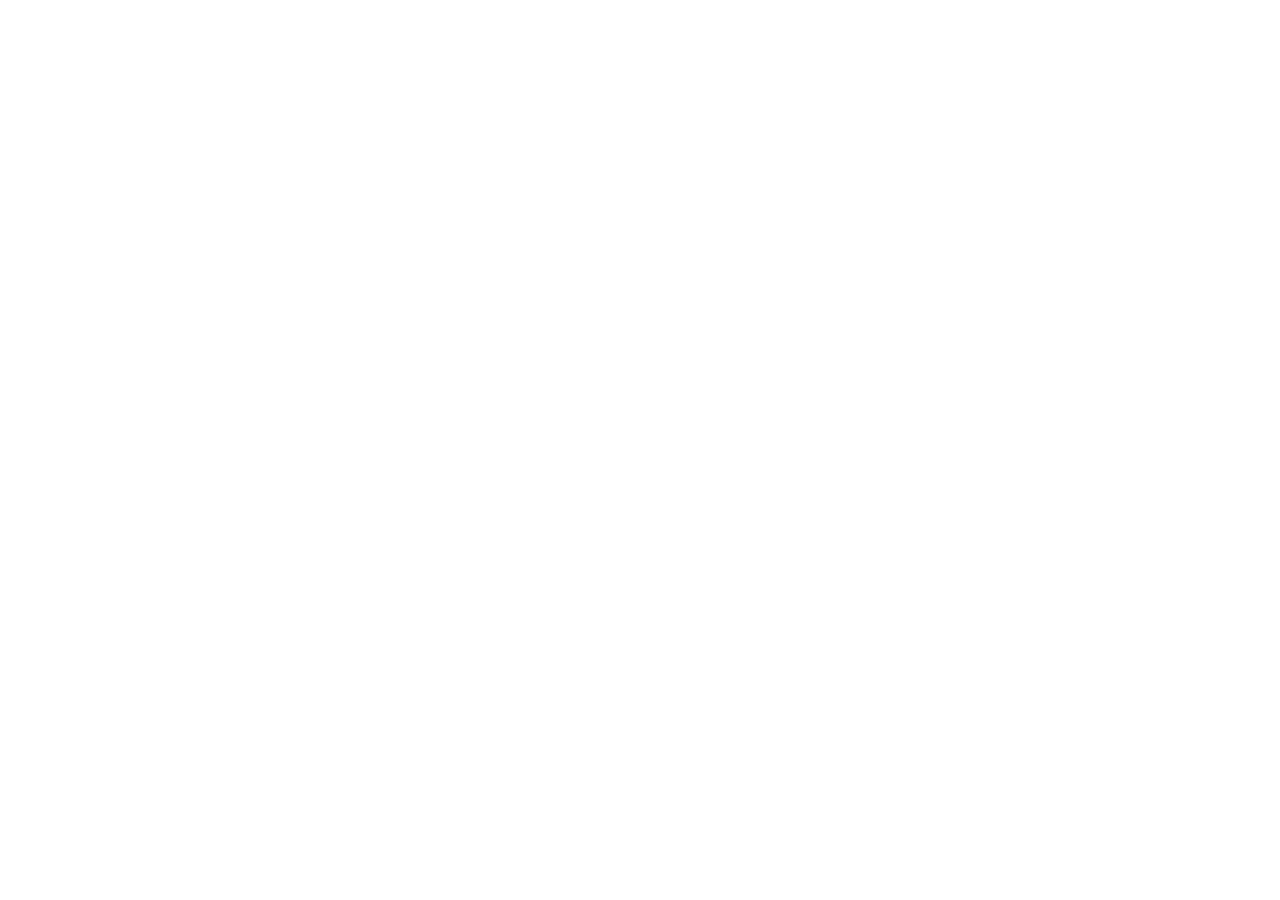
==== index.html @ 29b05bf3 "Add files via upload" ====
<!doctype html>
<html lang="pt-BR">
  <head>
    <meta charset="UTF-8" />
    <meta name="description" content="Tia Ceci - Pedagoga Cecilya. Aulas particulares, estimulação infantil e reforço escolar em Belém, PA. Acompanhamento personalizado." />
    <meta name="viewport" content="width=device-width, initial-scale=1.0" />
    <title>Tia Ceci - Pedagoga Cecilya | Aulas Particulares em Belém</title>

    <meta property="og:title" content="Tia Ceci - Pedagoga Cecilya | Aulas Particulares" />
    <meta property="og:description" content="Aulas particulares, estimulação infantil e reforço escolar com acompanhamento personalizado em Belém, PA." />
    <meta property="og:type" content="website" />

    <meta name="twitter:card" content="summary_large_image" />
    <script type="module" crossorigin src="/site-pedagoga-cecilya/assets/index-KfhW7xpJ.js"></script>
    <link rel="stylesheet" crossorigin href="/site-pedagoga-cecilya/assets/index-B4qDPKsz.css">
    <script>
  (function () {
    const path = window.location.pathname;
    const repo = "/site-pedagoga-cecilya";
    if (path.startsWith(repo)) {
      const newPath = repo + "/#" + path.replace(repo, "");
      window.location.replace(newPath);
    }
  })();
   </script>
  </head>

  <body>
    <div id="root"></div>
  </body>
</html>
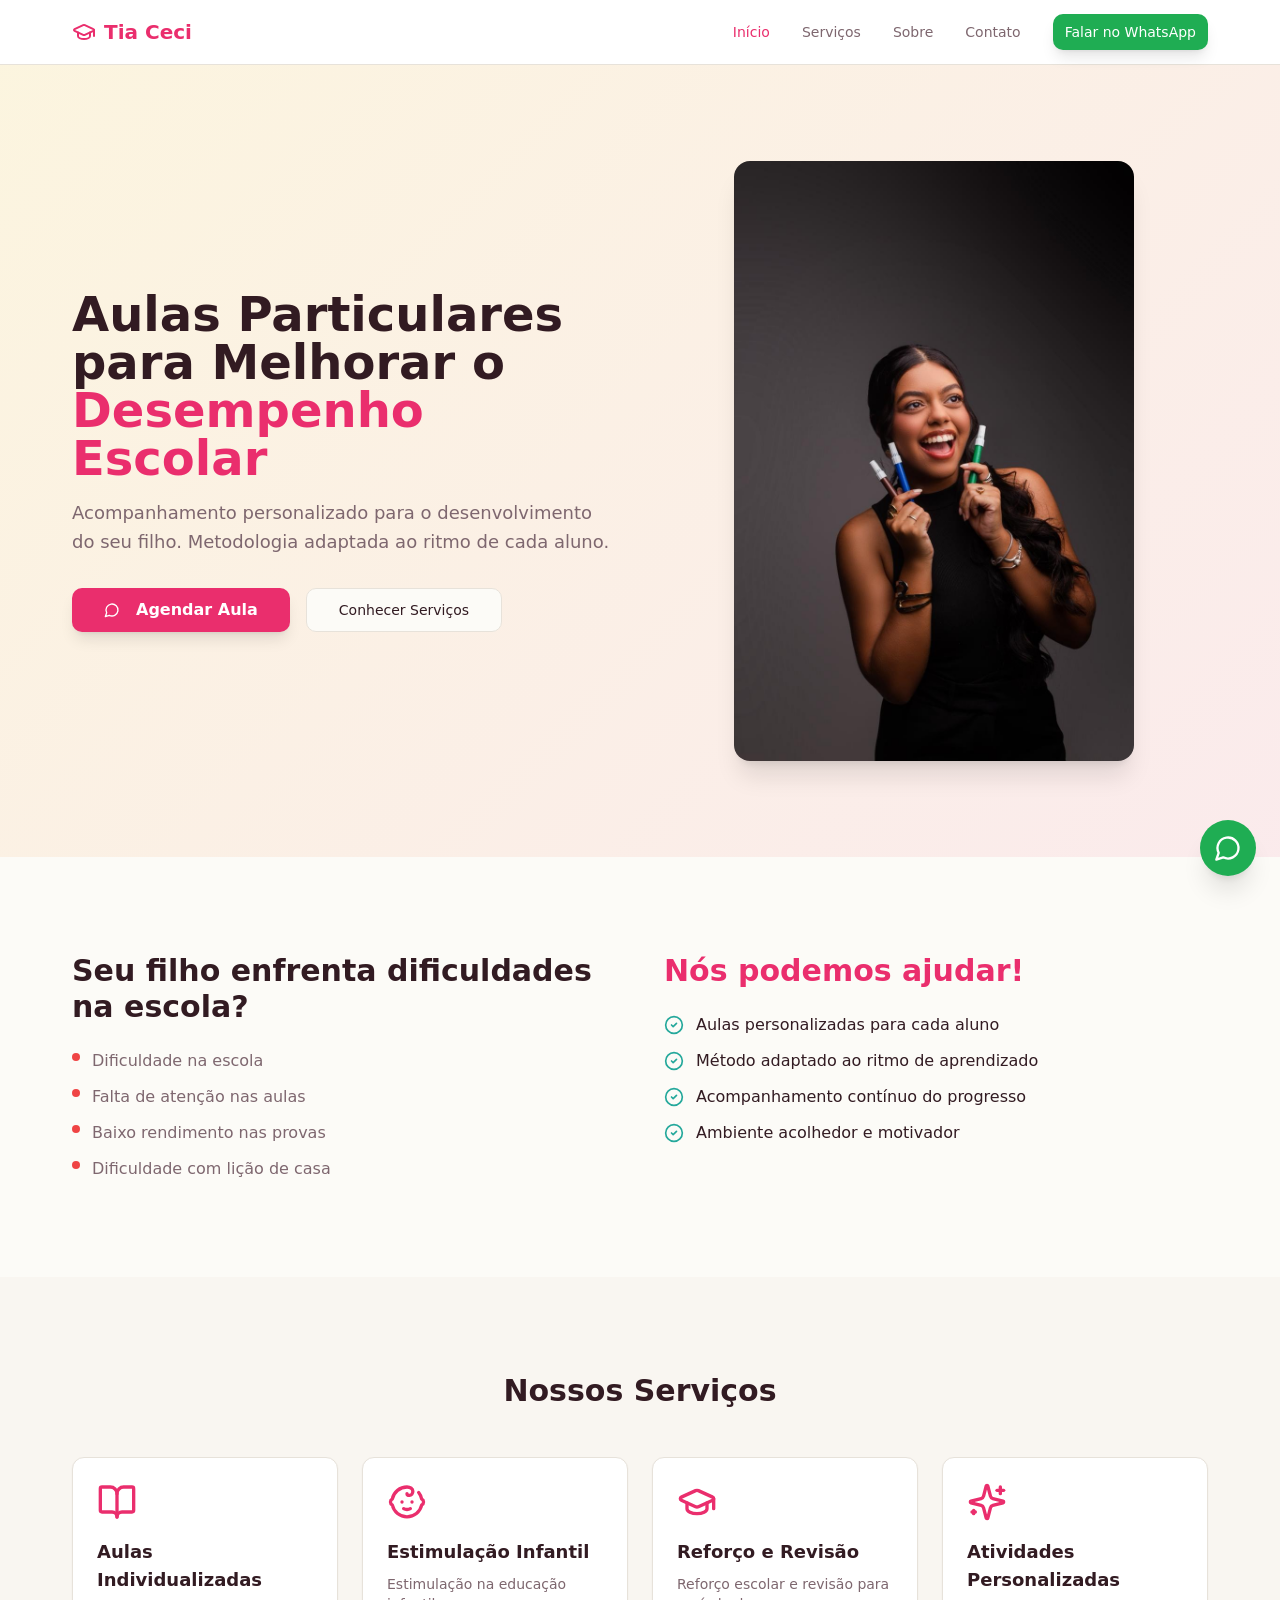
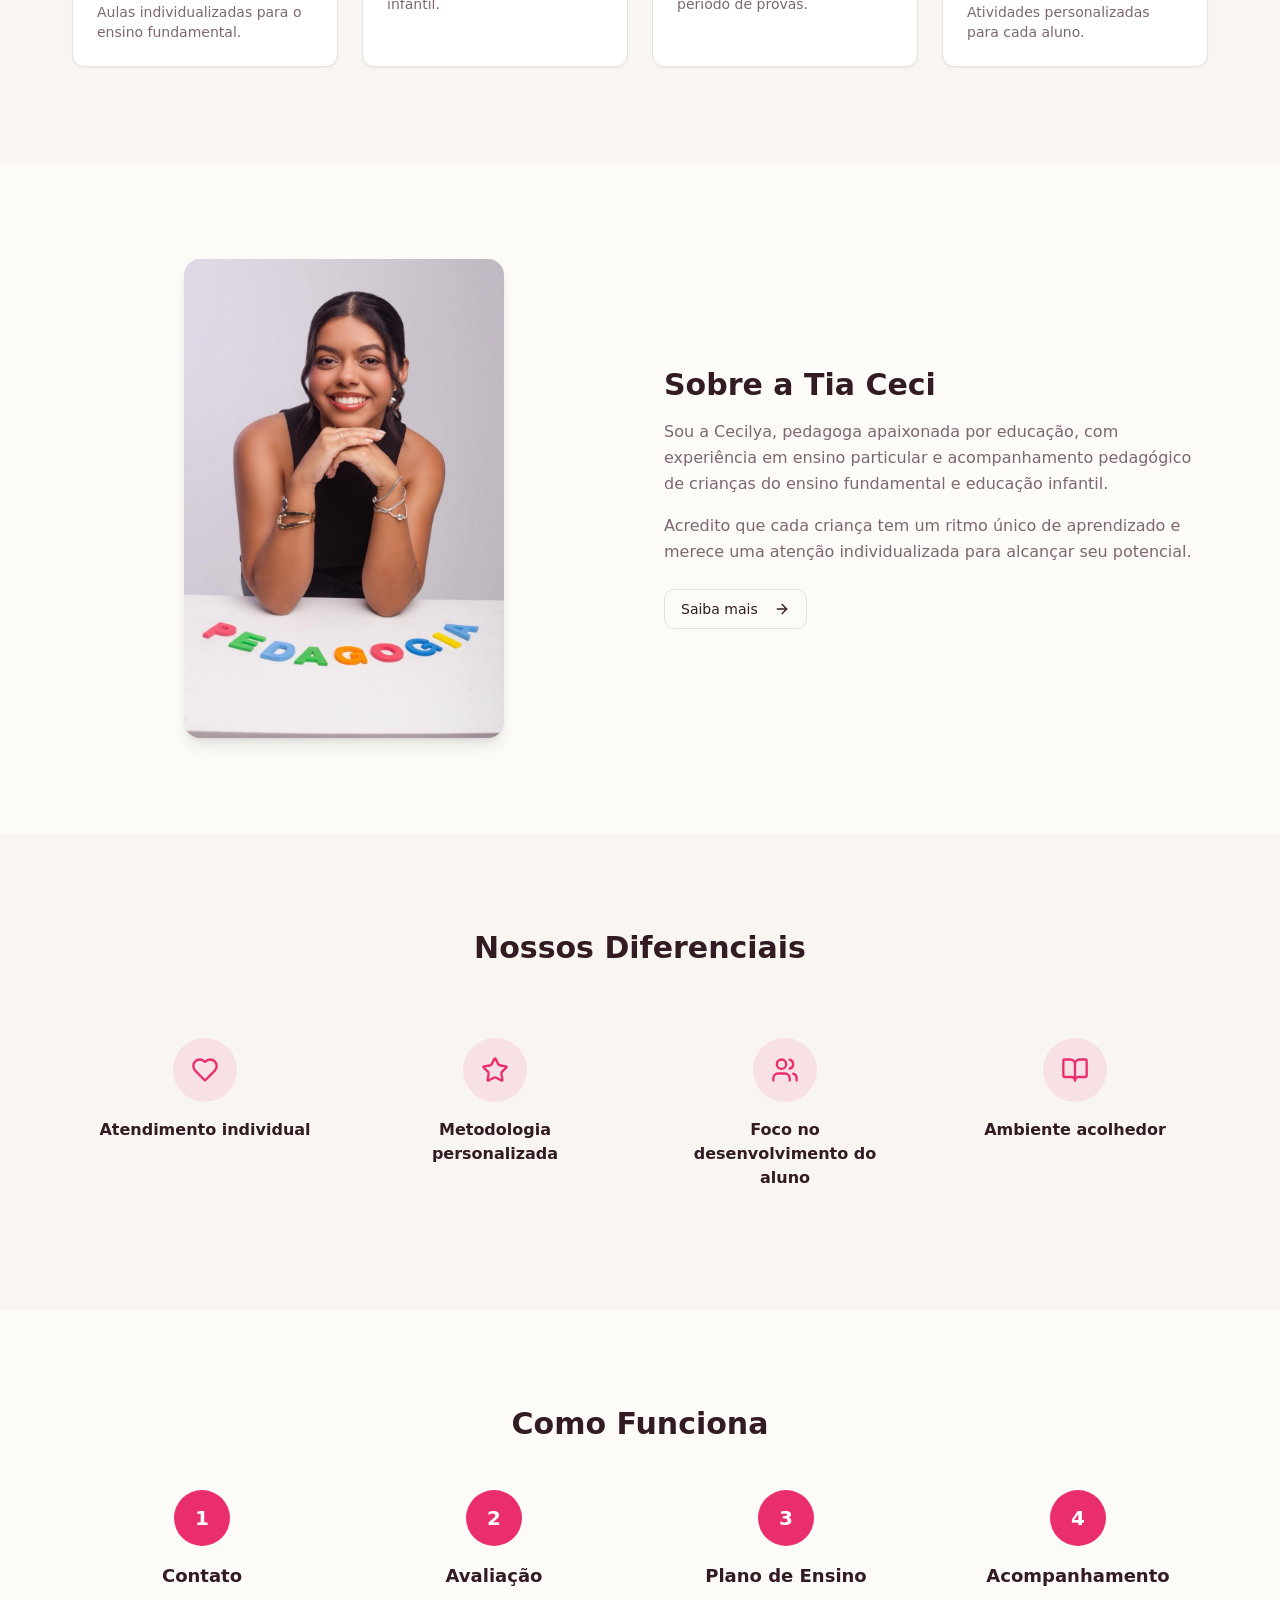
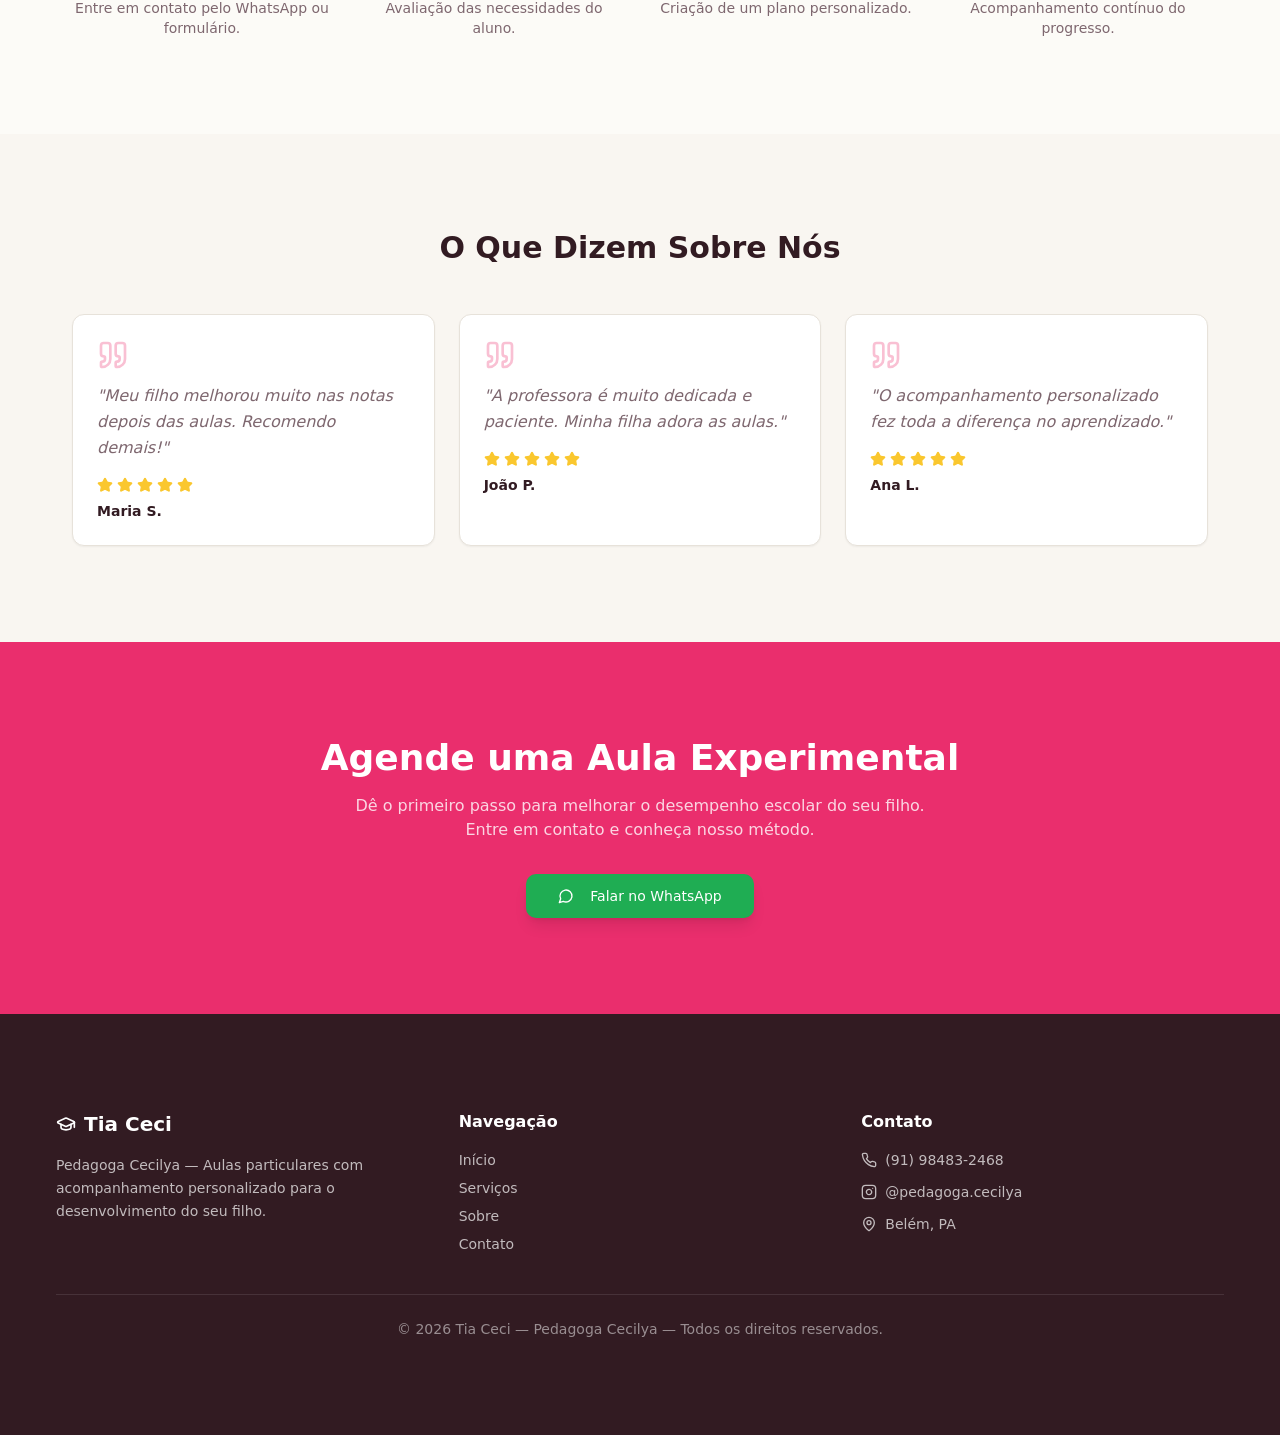
==== commit c4abd3fc: "Add files via upload" ====
--- a/index.html
+++ b/index.html
@@ -11,18 +11,8 @@
     <meta property="og:type" content="website" />
 
     <meta name="twitter:card" content="summary_large_image" />
-    <script type="module" crossorigin src="/site-pedagoga-cecilya/assets/index-KfhW7xpJ.js"></script>
-    <link rel="stylesheet" crossorigin href="/site-pedagoga-cecilya/assets/index-B4qDPKsz.css">
-    <script>
-  (function () {
-    const path = window.location.pathname;
-    const repo = "/site-pedagoga-cecilya";
-    if (path.startsWith(repo)) {
-      const newPath = repo + "/#" + path.replace(repo, "");
-      window.location.replace(newPath);
-    }
-  })();
-   </script>
+    <script type="module" crossorigin src="/assets/index-C4evclYv.js"></script>
+    <link rel="stylesheet" crossorigin href="/assets/index-B4qDPKsz.css">
   </head>
 
   <body>
--- a/assets/index-B4qDPKsz.css
+++ b/assets/index-B4qDPKsz.css
@@ -0,0 +1 @@
+@import"https://fonts.googleapis.com/css2?family=Nunito:wght@400;600;700;800&family=Open+Sans:wght@400;500;600&display=swap";*,:before,:after{--tw-border-spacing-x: 0;--tw-border-spacing-y: 0;--tw-translate-x: 0;--tw-translate-y: 0;--tw-rotate: 0;--tw-skew-x: 0;--tw-skew-y: 0;--tw-scale-x: 1;--tw-scale-y: 1;--tw-pan-x: ;--tw-pan-y: ;--tw-pinch-zoom: ;--tw-scroll-snap-strictness: proximity;--tw-gradient-from-position: ;--tw-gradient-via-position: ;--tw-gradient-to-position: ;--tw-ordinal: ;--tw-slashed-zero: ;--tw-numeric-figure: ;--tw-numeric-spacing: ;--tw-numeric-fraction: ;--tw-ring-inset: ;--tw-ring-offset-width: 0px;--tw-ring-offset-color: #fff;--tw-ring-color: rgb(59 130 246 / .5);--tw-ring-offset-shadow: 0 0 #0000;--tw-ring-shadow: 0 0 #0000;--tw-shadow: 0 0 #0000;--tw-shadow-colored: 0 0 #0000;--tw-blur: ;--tw-brightness: ;--tw-contrast: ;--tw-grayscale: ;--tw-hue-rotate: ;--tw-invert: ;--tw-saturate: ;--tw-sepia: ;--tw-drop-shadow: ;--tw-backdrop-blur: ;--tw-backdrop-brightness: ;--tw-backdrop-contrast: ;--tw-backdrop-grayscale: ;--tw-backdrop-hue-rotate: ;--tw-backdrop-invert: ;--tw-backdrop-opacity: ;--tw-backdrop-saturate: ;--tw-backdrop-sepia: ;--tw-contain-size: ;--tw-contain-layout: ;--tw-contain-paint: ;--tw-contain-style: }::backdrop{--tw-border-spacing-x: 0;--tw-border-spacing-y: 0;--tw-translate-x: 0;--tw-translate-y: 0;--tw-rotate: 0;--tw-skew-x: 0;--tw-skew-y: 0;--tw-scale-x: 1;--tw-scale-y: 1;--tw-pan-x: ;--tw-pan-y: ;--tw-pinch-zoom: ;--tw-scroll-snap-strictness: proximity;--tw-gradient-from-position: ;--tw-gradient-via-position: ;--tw-gradient-to-position: ;--tw-ordinal: ;--tw-slashed-zero: ;--tw-numeric-figure: ;--tw-numeric-spacing: ;--tw-numeric-fraction: ;--tw-ring-inset: ;--tw-ring-offset-width: 0px;--tw-ring-offset-color: #fff;--tw-ring-color: rgb(59 130 246 / .5);--tw-ring-offset-shadow: 0 0 #0000;--tw-ring-shadow: 0 0 #0000;--tw-shadow: 0 0 #0000;--tw-shadow-colored: 0 0 #0000;--tw-blur: ;--tw-brightness: ;--tw-contrast: ;--tw-grayscale: ;--tw-hue-rotate: ;--tw-invert: ;--tw-saturate: ;--tw-sepia: ;--tw-drop-shadow: ;--tw-backdrop-blur: ;--tw-backdrop-brightness: ;--tw-backdrop-contrast: ;--tw-backdrop-grayscale: ;--tw-backdrop-hue-rotate: ;--tw-backdrop-invert: ;--tw-backdrop-opacity: ;--tw-backdrop-saturate: ;--tw-backdrop-sepia: ;--tw-contain-size: ;--tw-contain-layout: ;--tw-contain-paint: ;--tw-contain-style: }*,:before,:after{box-sizing:border-box;border-width:0;border-style:solid;border-color:#e5e7eb}:before,:after{--tw-content: ""}html,:host{line-height:1.5;-webkit-text-size-adjust:100%;-moz-tab-size:4;-o-tab-size:4;tab-size:4;font-family:ui-sans-serif,system-ui,sans-serif,"Apple Color Emoji","Segoe UI Emoji",Segoe UI Symbol,"Noto Color Emoji";font-feature-settings:normal;font-variation-settings:normal;-webkit-tap-highlight-color:transparent}body{margin:0;line-height:inherit}hr{height:0;color:inherit;border-top-width:1px}abbr:where([title]){-webkit-text-decoration:underline dotted;text-decoration:underline dotted}h1,h2,h3,h4,h5,h6{font-size:inherit;font-weight:inherit}a{color:inherit;text-decoration:inherit}b,strong{font-weight:bolder}code,kbd,samp,pre{font-family:ui-monospace,SFMono-Regular,Menlo,Monaco,Consolas,Liberation Mono,Courier New,monospace;font-feature-settings:normal;font-variation-settings:normal;font-size:1em}small{font-size:80%}sub,sup{font-size:75%;line-height:0;position:relative;vertical-align:baseline}sub{bottom:-.25em}sup{top:-.5em}table{text-indent:0;border-color:inherit;border-collapse:collapse}button,input,optgroup,select,textarea{font-family:inherit;font-feature-settings:inherit;font-variation-settings:inherit;font-size:100%;font-weight:inherit;line-height:inherit;letter-spacing:inherit;color:inherit;margin:0;padding:0}button,select{text-transform:none}button,input:where([type=button]),input:where([type=reset]),input:where([type=submit]){-webkit-appearance:button;background-color:transparent;background-image:none}:-moz-focusring{outline:auto}:-moz-ui-invalid{box-shadow:none}progress{vertical-align:baseline}::-webkit-inner-spin-button,::-webkit-outer-spin-button{height:auto}[type=search]{-webkit-appearance:textfield;outline-offset:-2px}::-webkit-search-decoration{-webkit-appearance:none}::-webkit-file-upload-button{-webkit-appearance:button;font:inherit}summary{display:list-item}blockquote,dl,dd,h1,h2,h3,h4,h5,h6,hr,figure,p,pre{margin:0}fieldset{margin:0;padding:0}legend{padding:0}ol,ul,menu{list-style:none;margin:0;padding:0}dialog{padding:0}textarea{resize:vertical}input::-moz-placeholder,textarea::-moz-placeholder{opacity:1;color:#9ca3af}input::placeholder,textarea::placeholder{opacity:1;color:#9ca3af}button,[role=button]{cursor:pointer}:disabled{cursor:default}img,svg,video,canvas,audio,iframe,embed,object{display:block;vertical-align:middle}img,video{max-width:100%;height:auto}[hidden]:where(:not([hidden=until-found])){display:none}:root{--background: 40 50% 98%;--foreground: 340 30% 15%;--card: 0 0% 100%;--card-foreground: 340 30% 15%;--popover: 0 0% 100%;--popover-foreground: 340 30% 15%;--primary: 340 82% 55%;--primary-foreground: 0 0% 100%;--secondary: 174 65% 40%;--secondary-foreground: 0 0% 100%;--muted: 40 30% 94%;--muted-foreground: 340 10% 45%;--accent: 45 95% 58%;--accent-foreground: 340 30% 15%;--destructive: 0 84.2% 60.2%;--destructive-foreground: 0 0% 98%;--border: 40 20% 88%;--input: 40 20% 88%;--ring: 340 82% 55%;--radius: .75rem;--hero-gradient: linear-gradient(135deg, hsl(45 95% 58% / .12), hsl(340 82% 55% / .08));--section-alt: 40 40% 96%;--whatsapp: 142 70% 40%;--whatsapp-foreground: 0 0% 100%;--sidebar-background: 0 0% 98%;--sidebar-foreground: 240 5.3% 26.1%;--sidebar-primary: 240 5.9% 10%;--sidebar-primary-foreground: 0 0% 98%;--sidebar-accent: 240 4.8% 95.9%;--sidebar-accent-foreground: 240 5.9% 10%;--sidebar-border: 220 13% 91%;--sidebar-ring: 217.2 91.2% 59.8%}*{border-color:hsl(var(--border))}body{background-color:hsl(var(--background));font-family:Open Sans,system-ui,sans-serif;color:hsl(var(--foreground));-webkit-font-smoothing:antialiased;-moz-osx-font-smoothing:grayscale}h1,h2,h3,h4,h5,h6{font-family:Nunito,system-ui,sans-serif}.container{width:100%;margin-right:auto;margin-left:auto;padding-right:2rem;padding-left:2rem}@media (min-width: 1200px){.container{max-width:1200px}}.sr-only{position:absolute;width:1px;height:1px;padding:0;margin:-1px;overflow:hidden;clip:rect(0,0,0,0);white-space:nowrap;border-width:0}.pointer-events-none{pointer-events:none}.pointer-events-auto{pointer-events:auto}.visible{visibility:visible}.invisible{visibility:hidden}.fixed{position:fixed}.absolute{position:absolute}.relative{position:relative}.sticky{position:sticky}.inset-0{top:0;right:0;bottom:0;left:0}.inset-x-0{left:0;right:0}.inset-y-0{top:0;bottom:0}.-bottom-12{bottom:-3rem}.-left-12{left:-3rem}.-right-12{right:-3rem}.-top-12{top:-3rem}.bottom-0{bottom:0}.bottom-6{bottom:1.5rem}.left-0{left:0}.left-1{left:.25rem}.left-1\/2{left:50%}.left-2{left:.5rem}.left-\[50\%\]{left:50%}.right-0{right:0}.right-1{right:.25rem}.right-2{right:.5rem}.right-3{right:.75rem}.right-4{right:1rem}.right-6{right:1.5rem}.top-0{top:0}.top-1\.5{top:.375rem}.top-1\/2{top:50%}.top-2{top:.5rem}.top-3\.5{top:.875rem}.top-4{top:1rem}.top-\[1px\]{top:1px}.top-\[50\%\]{top:50%}.top-\[60\%\]{top:60%}.top-full{top:100%}.z-10{z-index:10}.z-20{z-index:20}.z-50{z-index:50}.z-\[100\]{z-index:100}.z-\[1\]{z-index:1}.-mx-1{margin-left:-.25rem;margin-right:-.25rem}.mx-2{margin-left:.5rem;margin-right:.5rem}.mx-3\.5{margin-left:.875rem;margin-right:.875rem}.mx-auto{margin-left:auto;margin-right:auto}.my-0\.5{margin-top:.125rem;margin-bottom:.125rem}.my-1{margin-top:.25rem;margin-bottom:.25rem}.-ml-4{margin-left:-1rem}.-mt-4{margin-top:-1rem}.mb-1{margin-bottom:.25rem}.mb-12{margin-bottom:3rem}.mb-2{margin-bottom:.5rem}.mb-3{margin-bottom:.75rem}.mb-4{margin-bottom:1rem}.mb-6{margin-bottom:1.5rem}.mb-8{margin-bottom:2rem}.ml-1{margin-left:.25rem}.ml-2{margin-left:.5rem}.ml-auto{margin-left:auto}.mr-2{margin-right:.5rem}.mt-0\.5{margin-top:.125rem}.mt-1{margin-top:.25rem}.mt-1\.5{margin-top:.375rem}.mt-10{margin-top:2.5rem}.mt-2{margin-top:.5rem}.mt-24{margin-top:6rem}.mt-4{margin-top:1rem}.mt-auto{margin-top:auto}.block{display:block}.flex{display:flex}.inline-flex{display:inline-flex}.table{display:table}.grid{display:grid}.hidden{display:none}.aspect-square{aspect-ratio:1 / 1}.aspect-video{aspect-ratio:16 / 9}.size-4{width:1rem;height:1rem}.h-1\.5{height:.375rem}.h-10{height:2.5rem}.h-11{height:2.75rem}.h-12{height:3rem}.h-14{height:3.5rem}.h-16{height:4rem}.h-2{height:.5rem}.h-2\.5{height:.625rem}.h-3{height:.75rem}.h-3\.5{height:.875rem}.h-4{height:1rem}.h-5{height:1.25rem}.h-6{height:1.5rem}.h-7{height:1.75rem}.h-8{height:2rem}.h-9{height:2.25rem}.h-\[1px\]{height:1px}.h-\[var\(--radix-navigation-menu-viewport-height\)\]{height:var(--radix-navigation-menu-viewport-height)}.h-\[var\(--radix-select-trigger-height\)\]{height:var(--radix-select-trigger-height)}.h-auto{height:auto}.h-full{height:100%}.h-px{height:1px}.h-svh{height:100svh}.max-h-96{max-height:24rem}.max-h-\[300px\]{max-height:300px}.max-h-screen{max-height:100vh}.min-h-0{min-height:0px}.min-h-\[80px\]{min-height:80px}.min-h-screen{min-height:100vh}.min-h-svh{min-height:100svh}.w-0{width:0px}.w-1{width:.25rem}.w-10{width:2.5rem}.w-11{width:2.75rem}.w-12{width:3rem}.w-14{width:3.5rem}.w-16{width:4rem}.w-2{width:.5rem}.w-2\.5{width:.625rem}.w-3{width:.75rem}.w-3\.5{width:.875rem}.w-3\/4{width:75%}.w-4{width:1rem}.w-5{width:1.25rem}.w-6{width:1.5rem}.w-64{width:16rem}.w-7{width:1.75rem}.w-72{width:18rem}.w-8{width:2rem}.w-9{width:2.25rem}.w-\[--sidebar-width\]{width:var(--sidebar-width)}.w-\[100px\]{width:100px}.w-\[1px\]{width:1px}.w-auto{width:auto}.w-full{width:100%}.w-max{width:-moz-max-content;width:max-content}.w-px{width:1px}.min-w-0{min-width:0px}.min-w-5{min-width:1.25rem}.min-w-\[12rem\]{min-width:12rem}.min-w-\[8rem\]{min-width:8rem}.min-w-\[var\(--radix-select-trigger-width\)\]{min-width:var(--radix-select-trigger-width)}.max-w-2xl{max-width:42rem}.max-w-\[--skeleton-width\]{max-width:var(--skeleton-width)}.max-w-\[320px\]{max-width:320px}.max-w-\[360px\]{max-width:360px}.max-w-\[400px\]{max-width:400px}.max-w-lg{max-width:32rem}.max-w-max{max-width:-moz-max-content;max-width:max-content}.max-w-xl{max-width:36rem}.flex-1{flex:1 1 0%}.flex-shrink-0,.shrink-0{flex-shrink:0}.grow{flex-grow:1}.grow-0{flex-grow:0}.basis-full{flex-basis:100%}.caption-bottom{caption-side:bottom}.border-collapse{border-collapse:collapse}.-translate-x-1\/2{--tw-translate-x: -50%;transform:translate(var(--tw-translate-x),var(--tw-translate-y)) rotate(var(--tw-rotate)) skew(var(--tw-skew-x)) skewY(var(--tw-skew-y)) scaleX(var(--tw-scale-x)) scaleY(var(--tw-scale-y))}.-translate-x-px{--tw-translate-x: -1px;transform:translate(var(--tw-translate-x),var(--tw-translate-y)) rotate(var(--tw-rotate)) skew(var(--tw-skew-x)) skewY(var(--tw-skew-y)) scaleX(var(--tw-scale-x)) scaleY(var(--tw-scale-y))}.-translate-y-1\/2{--tw-translate-y: -50%;transform:translate(var(--tw-translate-x),var(--tw-translate-y)) rotate(var(--tw-rotate)) skew(var(--tw-skew-x)) skewY(var(--tw-skew-y)) scaleX(var(--tw-scale-x)) scaleY(var(--tw-scale-y))}.translate-x-\[-50\%\]{--tw-translate-x: -50%;transform:translate(var(--tw-translate-x),var(--tw-translate-y)) rotate(var(--tw-rotate)) skew(var(--tw-skew-x)) skewY(var(--tw-skew-y)) scaleX(var(--tw-scale-x)) scaleY(var(--tw-scale-y))}.translate-x-px{--tw-translate-x: 1px;transform:translate(var(--tw-translate-x),var(--tw-translate-y)) rotate(var(--tw-rotate)) skew(var(--tw-skew-x)) skewY(var(--tw-skew-y)) scaleX(var(--tw-scale-x)) scaleY(var(--tw-scale-y))}.translate-y-\[-50\%\]{--tw-translate-y: -50%;transform:translate(var(--tw-translate-x),var(--tw-translate-y)) rotate(var(--tw-rotate)) skew(var(--tw-skew-x)) skewY(var(--tw-skew-y)) scaleX(var(--tw-scale-x)) scaleY(var(--tw-scale-y))}.rotate-45{--tw-rotate: 45deg;transform:translate(var(--tw-translate-x),var(--tw-translate-y)) rotate(var(--tw-rotate)) skew(var(--tw-skew-x)) skewY(var(--tw-skew-y)) scaleX(var(--tw-scale-x)) scaleY(var(--tw-scale-y))}.rotate-90{--tw-rotate: 90deg;transform:translate(var(--tw-translate-x),var(--tw-translate-y)) rotate(var(--tw-rotate)) skew(var(--tw-skew-x)) skewY(var(--tw-skew-y)) scaleX(var(--tw-scale-x)) scaleY(var(--tw-scale-y))}.transform{transform:translate(var(--tw-translate-x),var(--tw-translate-y)) rotate(var(--tw-rotate)) skew(var(--tw-skew-x)) skewY(var(--tw-skew-y)) scaleX(var(--tw-scale-x)) scaleY(var(--tw-scale-y))}@keyframes pulse{50%{opacity:.5}}.animate-pulse{animation:pulse 2s cubic-bezier(.4,0,.6,1) infinite}.cursor-default{cursor:default}.cursor-pointer{cursor:pointer}.touch-none{touch-action:none}.select-none{-webkit-user-select:none;-moz-user-select:none;user-select:none}.list-none{list-style-type:none}.flex-row{flex-direction:row}.flex-col{flex-direction:column}.flex-col-reverse{flex-direction:column-reverse}.flex-wrap{flex-wrap:wrap}.items-start{align-items:flex-start}.items-end{align-items:flex-end}.items-center{align-items:center}.items-stretch{align-items:stretch}.justify-center{justify-content:center}.justify-between{justify-content:space-between}.gap-1{gap:.25rem}.gap-1\.5{gap:.375rem}.gap-10{gap:2.5rem}.gap-12{gap:3rem}.gap-2{gap:.5rem}.gap-3{gap:.75rem}.gap-4{gap:1rem}.gap-6{gap:1.5rem}.gap-8{gap:2rem}.space-x-1>:not([hidden])~:not([hidden]){--tw-space-x-reverse: 0;margin-right:calc(.25rem * var(--tw-space-x-reverse));margin-left:calc(.25rem * calc(1 - var(--tw-space-x-reverse)))}.space-x-4>:not([hidden])~:not([hidden]){--tw-space-x-reverse: 0;margin-right:calc(1rem * var(--tw-space-x-reverse));margin-left:calc(1rem * calc(1 - var(--tw-space-x-reverse)))}.space-y-1>:not([hidden])~:not([hidden]){--tw-space-y-reverse: 0;margin-top:calc(.25rem * calc(1 - var(--tw-space-y-reverse)));margin-bottom:calc(.25rem * var(--tw-space-y-reverse))}.space-y-1\.5>:not([hidden])~:not([hidden]){--tw-space-y-reverse: 0;margin-top:calc(.375rem * calc(1 - var(--tw-space-y-reverse)));margin-bottom:calc(.375rem * var(--tw-space-y-reverse))}.space-y-12>:not([hidden])~:not([hidden]){--tw-space-y-reverse: 0;margin-top:calc(3rem * calc(1 - var(--tw-space-y-reverse)));margin-bottom:calc(3rem * var(--tw-space-y-reverse))}.space-y-2>:not([hidden])~:not([hidden]){--tw-space-y-reverse: 0;margin-top:calc(.5rem * calc(1 - var(--tw-space-y-reverse)));margin-bottom:calc(.5rem * var(--tw-space-y-reverse))}.space-y-3>:not([hidden])~:not([hidden]){--tw-space-y-reverse: 0;margin-top:calc(.75rem * calc(1 - var(--tw-space-y-reverse)));margin-bottom:calc(.75rem * var(--tw-space-y-reverse))}.space-y-4>:not([hidden])~:not([hidden]){--tw-space-y-reverse: 0;margin-top:calc(1rem * calc(1 - var(--tw-space-y-reverse)));margin-bottom:calc(1rem * var(--tw-space-y-reverse))}.space-y-6>:not([hidden])~:not([hidden]){--tw-space-y-reverse: 0;margin-top:calc(1.5rem * calc(1 - var(--tw-space-y-reverse)));margin-bottom:calc(1.5rem * var(--tw-space-y-reverse))}.overflow-auto{overflow:auto}.overflow-hidden{overflow:hidden}.overflow-y-auto{overflow-y:auto}.overflow-x-hidden{overflow-x:hidden}.whitespace-nowrap{white-space:nowrap}.break-words{overflow-wrap:break-word}.rounded-2xl{border-radius:1rem}.rounded-\[2px\]{border-radius:2px}.rounded-\[inherit\]{border-radius:inherit}.rounded-full{border-radius:9999px}.rounded-lg{border-radius:var(--radius)}.rounded-md{border-radius:calc(var(--radius) - 2px)}.rounded-sm{border-radius:calc(var(--radius) - 4px)}.rounded-xl{border-radius:.75rem}.rounded-t-\[10px\]{border-top-left-radius:10px;border-top-right-radius:10px}.rounded-tl-sm{border-top-left-radius:calc(var(--radius) - 4px)}.border{border-width:1px}.border-2{border-width:2px}.border-\[1\.5px\]{border-width:1.5px}.border-y{border-top-width:1px;border-bottom-width:1px}.border-b{border-bottom-width:1px}.border-l{border-left-width:1px}.border-r{border-right-width:1px}.border-t{border-top-width:1px}.border-dashed{border-style:dashed}.border-\[--color-border\]{border-color:var(--color-border)}.border-border\/50{border-color:hsl(var(--border) / .5)}.border-destructive{border-color:hsl(var(--destructive))}.border-destructive\/50{border-color:hsl(var(--destructive) / .5)}.border-input{border-color:hsl(var(--input))}.border-primary{border-color:hsl(var(--primary))}.border-primary-foreground\/10{border-color:hsl(var(--primary-foreground) / .1)}.border-sidebar-border{border-color:hsl(var(--sidebar-border))}.border-transparent{border-color:transparent}.border-l-transparent{border-left-color:transparent}.border-t-transparent{border-top-color:transparent}.bg-\[--color-bg\]{background-color:var(--color-bg)}.bg-accent{background-color:hsl(var(--accent))}.bg-background{background-color:hsl(var(--background))}.bg-black\/80{background-color:#000c}.bg-border{background-color:hsl(var(--border))}.bg-card{background-color:hsl(var(--card))}.bg-card\/95{background-color:hsl(var(--card) / .95)}.bg-destructive{background-color:hsl(var(--destructive))}.bg-foreground{background-color:hsl(var(--foreground))}.bg-muted{background-color:hsl(var(--muted))}.bg-muted\/50{background-color:hsl(var(--muted) / .5)}.bg-popover{background-color:hsl(var(--popover))}.bg-primary{background-color:hsl(var(--primary))}.bg-primary\/10{background-color:hsl(var(--primary) / .1)}.bg-secondary{background-color:hsl(var(--secondary))}.bg-sidebar{background-color:hsl(var(--sidebar-background))}.bg-sidebar-border{background-color:hsl(var(--sidebar-border))}.bg-transparent{background-color:transparent}.bg-whatsapp{background-color:hsl(var(--whatsapp))}.bg-whatsapp\/10{background-color:hsl(var(--whatsapp) / .1)}.fill-accent{fill:hsl(var(--accent))}.fill-current{fill:currentColor}.object-cover{-o-object-fit:cover;object-fit:cover}.p-0{padding:0}.p-1{padding:.25rem}.p-2{padding:.5rem}.p-3{padding:.75rem}.p-4{padding:1rem}.p-6{padding:1.5rem}.p-\[1px\]{padding:1px}.px-1{padding-left:.25rem;padding-right:.25rem}.px-2{padding-left:.5rem;padding-right:.5rem}.px-2\.5{padding-left:.625rem;padding-right:.625rem}.px-3{padding-left:.75rem;padding-right:.75rem}.px-4{padding-left:1rem;padding-right:1rem}.px-5{padding-left:1.25rem;padding-right:1.25rem}.px-6{padding-left:1.5rem;padding-right:1.5rem}.px-8{padding-left:2rem;padding-right:2rem}.py-0\.5{padding-top:.125rem;padding-bottom:.125rem}.py-1{padding-top:.25rem;padding-bottom:.25rem}.py-1\.5{padding-top:.375rem;padding-bottom:.375rem}.py-2{padding-top:.5rem;padding-bottom:.5rem}.py-3{padding-top:.75rem;padding-bottom:.75rem}.py-4{padding-top:1rem;padding-bottom:1rem}.py-6{padding-top:1.5rem;padding-bottom:1.5rem}.pb-3{padding-bottom:.75rem}.pb-4{padding-bottom:1rem}.pl-2\.5{padding-left:.625rem}.pl-4{padding-left:1rem}.pl-8{padding-left:2rem}.pr-2{padding-right:.5rem}.pr-2\.5{padding-right:.625rem}.pr-8{padding-right:2rem}.pt-0{padding-top:0}.pt-1{padding-top:.25rem}.pt-2{padding-top:.5rem}.pt-3{padding-top:.75rem}.pt-4{padding-top:1rem}.pt-6{padding-top:1.5rem}.text-left{text-align:left}.text-center{text-align:center}.align-middle{vertical-align:middle}.font-heading{font-family:Nunito,system-ui,sans-serif}.font-mono{font-family:ui-monospace,SFMono-Regular,Menlo,Monaco,Consolas,Liberation Mono,Courier New,monospace}.text-2xl{font-size:1.5rem;line-height:2rem}.text-3xl{font-size:1.875rem;line-height:2.25rem}.text-4xl{font-size:2.25rem;line-height:2.5rem}.text-\[0\.8rem\]{font-size:.8rem}.text-base{font-size:1rem;line-height:1.5rem}.text-lg{font-size:1.125rem;line-height:1.75rem}.text-sm{font-size:.875rem;line-height:1.25rem}.text-xl{font-size:1.25rem;line-height:1.75rem}.text-xs{font-size:.75rem;line-height:1rem}.font-bold{font-weight:700}.font-extrabold{font-weight:800}.font-medium{font-weight:500}.font-normal{font-weight:400}.font-semibold{font-weight:600}.italic{font-style:italic}.tabular-nums{--tw-numeric-spacing: tabular-nums;font-variant-numeric:var(--tw-ordinal) var(--tw-slashed-zero) var(--tw-numeric-figure) var(--tw-numeric-spacing) var(--tw-numeric-fraction)}.leading-none{line-height:1}.leading-relaxed{line-height:1.625}.leading-tight{line-height:1.25}.tracking-tight{letter-spacing:-.025em}.tracking-widest{letter-spacing:.1em}.text-accent{color:hsl(var(--accent))}.text-accent-foreground{color:hsl(var(--accent-foreground))}.text-card-foreground{color:hsl(var(--card-foreground))}.text-current{color:currentColor}.text-destructive{color:hsl(var(--destructive))}.text-destructive-foreground{color:hsl(var(--destructive-foreground))}.text-foreground{color:hsl(var(--foreground))}.text-foreground\/50{color:hsl(var(--foreground) / .5)}.text-muted-foreground{color:hsl(var(--muted-foreground))}.text-popover-foreground{color:hsl(var(--popover-foreground))}.text-primary{color:hsl(var(--primary))}.text-primary-foreground{color:hsl(var(--primary-foreground))}.text-primary-foreground\/50{color:hsl(var(--primary-foreground) / .5)}.text-primary-foreground\/70{color:hsl(var(--primary-foreground) / .7)}.text-primary-foreground\/80{color:hsl(var(--primary-foreground) / .8)}.text-primary\/30{color:hsl(var(--primary) / .3)}.text-secondary{color:hsl(var(--secondary))}.text-secondary-foreground{color:hsl(var(--secondary-foreground))}.text-sidebar-foreground{color:hsl(var(--sidebar-foreground))}.text-sidebar-foreground\/70{color:hsl(var(--sidebar-foreground) / .7)}.text-whatsapp-foreground{color:hsl(var(--whatsapp-foreground))}.underline{text-decoration-line:underline}.underline-offset-4{text-underline-offset:4px}.opacity-0{opacity:0}.opacity-50{opacity:.5}.opacity-60{opacity:.6}.opacity-70{opacity:.7}.opacity-90{opacity:.9}.shadow-\[0_0_0_1px_hsl\(var\(--sidebar-border\)\)\]{--tw-shadow: 0 0 0 1px hsl(var(--sidebar-border));--tw-shadow-colored: 0 0 0 1px var(--tw-shadow-color);box-shadow:var(--tw-ring-offset-shadow, 0 0 #0000),var(--tw-ring-shadow, 0 0 #0000),var(--tw-shadow)}.shadow-lg{--tw-shadow: 0 10px 15px -3px rgb(0 0 0 / .1), 0 4px 6px -4px rgb(0 0 0 / .1);--tw-shadow-colored: 0 10px 15px -3px var(--tw-shadow-color), 0 4px 6px -4px var(--tw-shadow-color);box-shadow:var(--tw-ring-offset-shadow, 0 0 #0000),var(--tw-ring-shadow, 0 0 #0000),var(--tw-shadow)}.shadow-md{--tw-shadow: 0 4px 6px -1px rgb(0 0 0 / .1), 0 2px 4px -2px rgb(0 0 0 / .1);--tw-shadow-colored: 0 4px 6px -1px var(--tw-shadow-color), 0 2px 4px -2px var(--tw-shadow-color);box-shadow:var(--tw-ring-offset-shadow, 0 0 #0000),var(--tw-ring-shadow, 0 0 #0000),var(--tw-shadow)}.shadow-none{--tw-shadow: 0 0 #0000;--tw-shadow-colored: 0 0 #0000;box-shadow:var(--tw-ring-offset-shadow, 0 0 #0000),var(--tw-ring-shadow, 0 0 #0000),var(--tw-shadow)}.shadow-sm{--tw-shadow: 0 1px 2px 0 rgb(0 0 0 / .05);--tw-shadow-colored: 0 1px 2px 0 var(--tw-shadow-color);box-shadow:var(--tw-ring-offset-shadow, 0 0 #0000),var(--tw-ring-shadow, 0 0 #0000),var(--tw-shadow)}.shadow-xl{--tw-shadow: 0 20px 25px -5px rgb(0 0 0 / .1), 0 8px 10px -6px rgb(0 0 0 / .1);--tw-shadow-colored: 0 20px 25px -5px var(--tw-shadow-color), 0 8px 10px -6px var(--tw-shadow-color);box-shadow:var(--tw-ring-offset-shadow, 0 0 #0000),var(--tw-ring-shadow, 0 0 #0000),var(--tw-shadow)}.outline-none{outline:2px solid transparent;outline-offset:2px}.outline{outline-style:solid}.ring-0{--tw-ring-offset-shadow: var(--tw-ring-inset) 0 0 0 var(--tw-ring-offset-width) var(--tw-ring-offset-color);--tw-ring-shadow: var(--tw-ring-inset) 0 0 0 calc(0px + var(--tw-ring-offset-width)) var(--tw-ring-color);box-shadow:var(--tw-ring-offset-shadow),var(--tw-ring-shadow),var(--tw-shadow, 0 0 #0000)}.ring-2{--tw-ring-offset-shadow: var(--tw-ring-inset) 0 0 0 var(--tw-ring-offset-width) var(--tw-ring-offset-color);--tw-ring-shadow: var(--tw-ring-inset) 0 0 0 calc(2px + var(--tw-ring-offset-width)) var(--tw-ring-color);box-shadow:var(--tw-ring-offset-shadow),var(--tw-ring-shadow),var(--tw-shadow, 0 0 #0000)}.ring-ring{--tw-ring-color: hsl(var(--ring))}.ring-sidebar-ring{--tw-ring-color: hsl(var(--sidebar-ring))}.ring-offset-background{--tw-ring-offset-color: hsl(var(--background))}.filter{filter:var(--tw-blur) var(--tw-brightness) var(--tw-contrast) var(--tw-grayscale) var(--tw-hue-rotate) var(--tw-invert) var(--tw-saturate) var(--tw-sepia) var(--tw-drop-shadow)}.backdrop-blur-md{--tw-backdrop-blur: blur(12px);-webkit-backdrop-filter:var(--tw-backdrop-blur) var(--tw-backdrop-brightness) var(--tw-backdrop-contrast) var(--tw-backdrop-grayscale) var(--tw-backdrop-hue-rotate) var(--tw-backdrop-invert) var(--tw-backdrop-opacity) var(--tw-backdrop-saturate) var(--tw-backdrop-sepia);backdrop-filter:var(--tw-backdrop-blur) var(--tw-backdrop-brightness) var(--tw-backdrop-contrast) var(--tw-backdrop-grayscale) var(--tw-backdrop-hue-rotate) var(--tw-backdrop-invert) var(--tw-backdrop-opacity) var(--tw-backdrop-saturate) var(--tw-backdrop-sepia)}.transition{transition-property:color,background-color,border-color,text-decoration-color,fill,stroke,opacity,box-shadow,transform,filter,backdrop-filter;transition-timing-function:cubic-bezier(.4,0,.2,1);transition-duration:.15s}.transition-\[left\,right\,width\]{transition-property:left,right,width;transition-timing-function:cubic-bezier(.4,0,.2,1);transition-duration:.15s}.transition-\[margin\,opa\]{transition-property:margin,opa;transition-timing-function:cubic-bezier(.4,0,.2,1);transition-duration:.15s}.transition-\[width\,height\,padding\]{transition-property:width,height,padding;transition-timing-function:cubic-bezier(.4,0,.2,1);transition-duration:.15s}.transition-\[width\]{transition-property:width;transition-timing-function:cubic-bezier(.4,0,.2,1);transition-duration:.15s}.transition-all{transition-property:all;transition-timing-function:cubic-bezier(.4,0,.2,1);transition-duration:.15s}.transition-colors{transition-property:color,background-color,border-color,text-decoration-color,fill,stroke;transition-timing-function:cubic-bezier(.4,0,.2,1);transition-duration:.15s}.transition-opacity{transition-property:opacity;transition-timing-function:cubic-bezier(.4,0,.2,1);transition-duration:.15s}.transition-shadow{transition-property:box-shadow;transition-timing-function:cubic-bezier(.4,0,.2,1);transition-duration:.15s}.transition-transform{transition-property:transform;transition-timing-function:cubic-bezier(.4,0,.2,1);transition-duration:.15s}.duration-1000{transition-duration:1s}.duration-200{transition-duration:.2s}.ease-in-out{transition-timing-function:cubic-bezier(.4,0,.2,1)}.ease-linear{transition-timing-function:linear}@keyframes enter{0%{opacity:var(--tw-enter-opacity, 1);transform:translate3d(var(--tw-enter-translate-x, 0),var(--tw-enter-translate-y, 0),0) scale3d(var(--tw-enter-scale, 1),var(--tw-enter-scale, 1),var(--tw-enter-scale, 1)) rotate(var(--tw-enter-rotate, 0))}}@keyframes exit{to{opacity:var(--tw-exit-opacity, 1);transform:translate3d(var(--tw-exit-translate-x, 0),var(--tw-exit-translate-y, 0),0) scale3d(var(--tw-exit-scale, 1),var(--tw-exit-scale, 1),var(--tw-exit-scale, 1)) rotate(var(--tw-exit-rotate, 0))}}.animate-in{animation-name:enter;animation-duration:.15s;--tw-enter-opacity: initial;--tw-enter-scale: initial;--tw-enter-rotate: initial;--tw-enter-translate-x: initial;--tw-enter-translate-y: initial}.fade-in-0{--tw-enter-opacity: 0}.fade-in-80{--tw-enter-opacity: .8}.zoom-in-95{--tw-enter-scale: .95}.duration-1000{animation-duration:1s}.duration-200{animation-duration:.2s}.ease-in-out{animation-timing-function:cubic-bezier(.4,0,.2,1)}.ease-linear{animation-timing-function:linear}.section-padding{padding:4rem 1rem}@media (min-width: 768px){.section-padding{padding-top:6rem;padding-bottom:6rem}}.section-alt{background-color:hsl(var(--section-alt))}@keyframes float{0%,to{transform:translateY(0)}50%{transform:translateY(-8px)}}@keyframes fade-in-up{0%{opacity:0;transform:translateY(24px)}to{opacity:1;transform:translateY(0)}}.animate-float{animation:float 3s ease-in-out infinite}.animate-fade-in-up{animation:fade-in-up .6s ease-out both}.animate-fade-in-up-delay-1{animation:fade-in-up .6s ease-out .1s both}.animate-fade-in-up-delay-2{animation:fade-in-up .6s ease-out .2s both}.animate-fade-in-up-delay-3{animation:fade-in-up .6s ease-out .3s both}.file\:border-0::file-selector-button{border-width:0px}.file\:bg-transparent::file-selector-button{background-color:transparent}.file\:text-sm::file-selector-button{font-size:.875rem;line-height:1.25rem}.file\:font-medium::file-selector-button{font-weight:500}.file\:text-foreground::file-selector-button{color:hsl(var(--foreground))}.placeholder\:text-muted-foreground::-moz-placeholder{color:hsl(var(--muted-foreground))}.placeholder\:text-muted-foreground::placeholder{color:hsl(var(--muted-foreground))}.after\:absolute:after{content:var(--tw-content);position:absolute}.after\:-inset-2:after{content:var(--tw-content);top:-.5rem;right:-.5rem;bottom:-.5rem;left:-.5rem}.after\:inset-y-0:after{content:var(--tw-content);top:0;bottom:0}.after\:left-1\/2:after{content:var(--tw-content);left:50%}.after\:w-1:after{content:var(--tw-content);width:.25rem}.after\:w-\[2px\]:after{content:var(--tw-content);width:2px}.after\:-translate-x-1\/2:after{content:var(--tw-content);--tw-translate-x: -50%;transform:translate(var(--tw-translate-x),var(--tw-translate-y)) rotate(var(--tw-rotate)) skew(var(--tw-skew-x)) skewY(var(--tw-skew-y)) scaleX(var(--tw-scale-x)) scaleY(var(--tw-scale-y))}.first\:rounded-l-md:first-child{border-top-left-radius:calc(var(--radius) - 2px);border-bottom-left-radius:calc(var(--radius) - 2px)}.first\:border-l:first-child{border-left-width:1px}.last\:rounded-r-md:last-child{border-top-right-radius:calc(var(--radius) - 2px);border-bottom-right-radius:calc(var(--radius) - 2px)}.focus-within\:relative:focus-within{position:relative}.focus-within\:z-20:focus-within{z-index:20}.hover\:scale-110:hover{--tw-scale-x: 1.1;--tw-scale-y: 1.1;transform:translate(var(--tw-translate-x),var(--tw-translate-y)) rotate(var(--tw-rotate)) skew(var(--tw-skew-x)) skewY(var(--tw-skew-y)) scaleX(var(--tw-scale-x)) scaleY(var(--tw-scale-y))}.hover\:bg-accent:hover{background-color:hsl(var(--accent))}.hover\:bg-destructive\/80:hover{background-color:hsl(var(--destructive) / .8)}.hover\:bg-destructive\/90:hover{background-color:hsl(var(--destructive) / .9)}.hover\:bg-muted:hover{background-color:hsl(var(--muted))}.hover\:bg-muted\/50:hover{background-color:hsl(var(--muted) / .5)}.hover\:bg-muted\/80:hover{background-color:hsl(var(--muted) / .8)}.hover\:bg-primary:hover{background-color:hsl(var(--primary))}.hover\:bg-primary\/80:hover{background-color:hsl(var(--primary) / .8)}.hover\:bg-primary\/90:hover{background-color:hsl(var(--primary) / .9)}.hover\:bg-secondary:hover{background-color:hsl(var(--secondary))}.hover\:bg-secondary\/80:hover{background-color:hsl(var(--secondary) / .8)}.hover\:bg-sidebar-accent:hover{background-color:hsl(var(--sidebar-accent))}.hover\:bg-whatsapp\/20:hover{background-color:hsl(var(--whatsapp) / .2)}.hover\:bg-whatsapp\/90:hover{background-color:hsl(var(--whatsapp) / .9)}.hover\:text-accent-foreground:hover{color:hsl(var(--accent-foreground))}.hover\:text-foreground:hover{color:hsl(var(--foreground))}.hover\:text-muted-foreground:hover{color:hsl(var(--muted-foreground))}.hover\:text-primary:hover{color:hsl(var(--primary))}.hover\:text-primary-foreground:hover{color:hsl(var(--primary-foreground))}.hover\:text-primary\/90:hover{color:hsl(var(--primary) / .9)}.hover\:text-sidebar-accent-foreground:hover{color:hsl(var(--sidebar-accent-foreground))}.hover\:underline:hover{text-decoration-line:underline}.hover\:opacity-100:hover{opacity:1}.hover\:shadow-\[0_0_0_1px_hsl\(var\(--sidebar-accent\)\)\]:hover{--tw-shadow: 0 0 0 1px hsl(var(--sidebar-accent));--tw-shadow-colored: 0 0 0 1px var(--tw-shadow-color);box-shadow:var(--tw-ring-offset-shadow, 0 0 #0000),var(--tw-ring-shadow, 0 0 #0000),var(--tw-shadow)}.hover\:shadow-md:hover{--tw-shadow: 0 4px 6px -1px rgb(0 0 0 / .1), 0 2px 4px -2px rgb(0 0 0 / .1);--tw-shadow-colored: 0 4px 6px -1px var(--tw-shadow-color), 0 2px 4px -2px var(--tw-shadow-color);box-shadow:var(--tw-ring-offset-shadow, 0 0 #0000),var(--tw-ring-shadow, 0 0 #0000),var(--tw-shadow)}.hover\:shadow-xl:hover{--tw-shadow: 0 20px 25px -5px rgb(0 0 0 / .1), 0 8px 10px -6px rgb(0 0 0 / .1);--tw-shadow-colored: 0 20px 25px -5px var(--tw-shadow-color), 0 8px 10px -6px var(--tw-shadow-color);box-shadow:var(--tw-ring-offset-shadow, 0 0 #0000),var(--tw-ring-shadow, 0 0 #0000),var(--tw-shadow)}.hover\:after\:bg-sidebar-border:hover:after{content:var(--tw-content);background-color:hsl(var(--sidebar-border))}.focus\:bg-accent:focus{background-color:hsl(var(--accent))}.focus\:bg-primary:focus{background-color:hsl(var(--primary))}.focus\:text-accent-foreground:focus{color:hsl(var(--accent-foreground))}.focus\:text-primary-foreground:focus{color:hsl(var(--primary-foreground))}.focus\:opacity-100:focus{opacity:1}.focus\:outline-none:focus{outline:2px solid transparent;outline-offset:2px}.focus\:ring-2:focus{--tw-ring-offset-shadow: var(--tw-ring-inset) 0 0 0 var(--tw-ring-offset-width) var(--tw-ring-offset-color);--tw-ring-shadow: var(--tw-ring-inset) 0 0 0 calc(2px + var(--tw-ring-offset-width)) var(--tw-ring-color);box-shadow:var(--tw-ring-offset-shadow),var(--tw-ring-shadow),var(--tw-shadow, 0 0 #0000)}.focus\:ring-ring:focus{--tw-ring-color: hsl(var(--ring))}.focus\:ring-offset-2:focus{--tw-ring-offset-width: 2px}.focus-visible\:outline-none:focus-visible{outline:2px solid transparent;outline-offset:2px}.focus-visible\:ring-1:focus-visible{--tw-ring-offset-shadow: var(--tw-ring-inset) 0 0 0 var(--tw-ring-offset-width) var(--tw-ring-offset-color);--tw-ring-shadow: var(--tw-ring-inset) 0 0 0 calc(1px + var(--tw-ring-offset-width)) var(--tw-ring-color);box-shadow:var(--tw-ring-offset-shadow),var(--tw-ring-shadow),var(--tw-shadow, 0 0 #0000)}.focus-visible\:ring-2:focus-visible{--tw-ring-offset-shadow: var(--tw-ring-inset) 0 0 0 var(--tw-ring-offset-width) var(--tw-ring-offset-color);--tw-ring-shadow: var(--tw-ring-inset) 0 0 0 calc(2px + var(--tw-ring-offset-width)) var(--tw-ring-color);box-shadow:var(--tw-ring-offset-shadow),var(--tw-ring-shadow),var(--tw-shadow, 0 0 #0000)}.focus-visible\:ring-ring:focus-visible{--tw-ring-color: hsl(var(--ring))}.focus-visible\:ring-sidebar-ring:focus-visible{--tw-ring-color: hsl(var(--sidebar-ring))}.focus-visible\:ring-offset-1:focus-visible{--tw-ring-offset-width: 1px}.focus-visible\:ring-offset-2:focus-visible{--tw-ring-offset-width: 2px}.focus-visible\:ring-offset-background:focus-visible{--tw-ring-offset-color: hsl(var(--background))}.active\:bg-sidebar-accent:active{background-color:hsl(var(--sidebar-accent))}.active\:text-sidebar-accent-foreground:active{color:hsl(var(--sidebar-accent-foreground))}.disabled\:pointer-events-none:disabled{pointer-events:none}.disabled\:cursor-not-allowed:disabled{cursor:not-allowed}.disabled\:opacity-50:disabled{opacity:.5}.group\/menu-item:focus-within .group-focus-within\/menu-item\:opacity-100{opacity:1}.group\/menu-item:hover .group-hover\/menu-item\:opacity-100,.group:hover .group-hover\:opacity-100{opacity:1}.group.destructive .group-\[\.destructive\]\:border-muted\/40{border-color:hsl(var(--muted) / .4)}.group.toaster .group-\[\.toaster\]\:border-border{border-color:hsl(var(--border))}.group.toast .group-\[\.toast\]\:bg-muted{background-color:hsl(var(--muted))}.group.toast .group-\[\.toast\]\:bg-primary{background-color:hsl(var(--primary))}.group.toaster .group-\[\.toaster\]\:bg-background{background-color:hsl(var(--background))}.group.destructive .group-\[\.destructive\]\:text-red-300{--tw-text-opacity: 1;color:rgb(252 165 165 / var(--tw-text-opacity, 1))}.group.toast .group-\[\.toast\]\:text-muted-foreground{color:hsl(var(--muted-foreground))}.group.toast .group-\[\.toast\]\:text-primary-foreground{color:hsl(var(--primary-foreground))}.group.toaster .group-\[\.toaster\]\:text-foreground{color:hsl(var(--foreground))}.group.toaster .group-\[\.toaster\]\:shadow-lg{--tw-shadow: 0 10px 15px -3px rgb(0 0 0 / .1), 0 4px 6px -4px rgb(0 0 0 / .1);--tw-shadow-colored: 0 10px 15px -3px var(--tw-shadow-color), 0 4px 6px -4px var(--tw-shadow-color);box-shadow:var(--tw-ring-offset-shadow, 0 0 #0000),var(--tw-ring-shadow, 0 0 #0000),var(--tw-shadow)}.group.destructive .group-\[\.destructive\]\:hover\:border-destructive\/30:hover{border-color:hsl(var(--destructive) / .3)}.group.destructive .group-\[\.destructive\]\:hover\:bg-destructive:hover{background-color:hsl(var(--destructive))}.group.destructive .group-\[\.destructive\]\:hover\:text-destructive-foreground:hover{color:hsl(var(--destructive-foreground))}.group.destructive .group-\[\.destructive\]\:hover\:text-red-50:hover{--tw-text-opacity: 1;color:rgb(254 242 242 / var(--tw-text-opacity, 1))}.group.destructive .group-\[\.destructive\]\:focus\:ring-destructive:focus{--tw-ring-color: hsl(var(--destructive))}.group.destructive .group-\[\.destructive\]\:focus\:ring-red-400:focus{--tw-ring-opacity: 1;--tw-ring-color: rgb(248 113 113 / var(--tw-ring-opacity, 1))}.group.destructive .group-\[\.destructive\]\:focus\:ring-offset-red-600:focus{--tw-ring-offset-color: #dc2626}.peer\/menu-button:hover~.peer-hover\/menu-button\:text-sidebar-accent-foreground{color:hsl(var(--sidebar-accent-foreground))}.peer:disabled~.peer-disabled\:cursor-not-allowed{cursor:not-allowed}.peer:disabled~.peer-disabled\:opacity-70{opacity:.7}.has-\[\[data-variant\=inset\]\]\:bg-sidebar:has([data-variant=inset]){background-color:hsl(var(--sidebar-background))}.has-\[\:disabled\]\:opacity-50:has(:disabled){opacity:.5}.group\/menu-item:has([data-sidebar=menu-action]) .group-has-\[\[data-sidebar\=menu-action\]\]\/menu-item\:pr-8{padding-right:2rem}.aria-disabled\:pointer-events-none[aria-disabled=true]{pointer-events:none}.aria-disabled\:opacity-50[aria-disabled=true]{opacity:.5}.aria-selected\:bg-accent[aria-selected=true]{background-color:hsl(var(--accent))}.aria-selected\:bg-accent\/50[aria-selected=true]{background-color:hsl(var(--accent) / .5)}.aria-selected\:text-accent-foreground[aria-selected=true]{color:hsl(var(--accent-foreground))}.aria-selected\:text-muted-foreground[aria-selected=true]{color:hsl(var(--muted-foreground))}.aria-selected\:opacity-100[aria-selected=true]{opacity:1}.aria-selected\:opacity-30[aria-selected=true]{opacity:.3}.data-\[disabled\=true\]\:pointer-events-none[data-disabled=true],.data-\[disabled\]\:pointer-events-none[data-disabled]{pointer-events:none}.data-\[panel-group-direction\=vertical\]\:h-px[data-panel-group-direction=vertical]{height:1px}.data-\[panel-group-direction\=vertical\]\:w-full[data-panel-group-direction=vertical]{width:100%}.data-\[side\=bottom\]\:translate-y-1[data-side=bottom]{--tw-translate-y: .25rem;transform:translate(var(--tw-translate-x),var(--tw-translate-y)) rotate(var(--tw-rotate)) skew(var(--tw-skew-x)) skewY(var(--tw-skew-y)) scaleX(var(--tw-scale-x)) scaleY(var(--tw-scale-y))}.data-\[side\=left\]\:-translate-x-1[data-side=left]{--tw-translate-x: -.25rem;transform:translate(var(--tw-translate-x),var(--tw-translate-y)) rotate(var(--tw-rotate)) skew(var(--tw-skew-x)) skewY(var(--tw-skew-y)) scaleX(var(--tw-scale-x)) scaleY(var(--tw-scale-y))}.data-\[side\=right\]\:translate-x-1[data-side=right]{--tw-translate-x: .25rem;transform:translate(var(--tw-translate-x),var(--tw-translate-y)) rotate(var(--tw-rotate)) skew(var(--tw-skew-x)) skewY(var(--tw-skew-y)) scaleX(var(--tw-scale-x)) scaleY(var(--tw-scale-y))}.data-\[side\=top\]\:-translate-y-1[data-side=top]{--tw-translate-y: -.25rem;transform:translate(var(--tw-translate-x),var(--tw-translate-y)) rotate(var(--tw-rotate)) skew(var(--tw-skew-x)) skewY(var(--tw-skew-y)) scaleX(var(--tw-scale-x)) scaleY(var(--tw-scale-y))}.data-\[state\=checked\]\:translate-x-5[data-state=checked]{--tw-translate-x: 1.25rem;transform:translate(var(--tw-translate-x),var(--tw-translate-y)) rotate(var(--tw-rotate)) skew(var(--tw-skew-x)) skewY(var(--tw-skew-y)) scaleX(var(--tw-scale-x)) scaleY(var(--tw-scale-y))}.data-\[state\=unchecked\]\:translate-x-0[data-state=unchecked],.data-\[swipe\=cancel\]\:translate-x-0[data-swipe=cancel]{--tw-translate-x: 0px;transform:translate(var(--tw-translate-x),var(--tw-translate-y)) rotate(var(--tw-rotate)) skew(var(--tw-skew-x)) skewY(var(--tw-skew-y)) scaleX(var(--tw-scale-x)) scaleY(var(--tw-scale-y))}.data-\[swipe\=end\]\:translate-x-\[var\(--radix-toast-swipe-end-x\)\][data-swipe=end]{--tw-translate-x: var(--radix-toast-swipe-end-x);transform:translate(var(--tw-translate-x),var(--tw-translate-y)) rotate(var(--tw-rotate)) skew(var(--tw-skew-x)) skewY(var(--tw-skew-y)) scaleX(var(--tw-scale-x)) scaleY(var(--tw-scale-y))}.data-\[swipe\=move\]\:translate-x-\[var\(--radix-toast-swipe-move-x\)\][data-swipe=move]{--tw-translate-x: var(--radix-toast-swipe-move-x);transform:translate(var(--tw-translate-x),var(--tw-translate-y)) rotate(var(--tw-rotate)) skew(var(--tw-skew-x)) skewY(var(--tw-skew-y)) scaleX(var(--tw-scale-x)) scaleY(var(--tw-scale-y))}@keyframes accordion-up{0%{height:var(--radix-accordion-content-height)}to{height:0}}.data-\[state\=closed\]\:animate-accordion-up[data-state=closed]{animation:accordion-up .2s ease-out}@keyframes accordion-down{0%{height:0}to{height:var(--radix-accordion-content-height)}}.data-\[state\=open\]\:animate-accordion-down[data-state=open]{animation:accordion-down .2s ease-out}.data-\[panel-group-direction\=vertical\]\:flex-col[data-panel-group-direction=vertical]{flex-direction:column}.data-\[active\=true\]\:bg-sidebar-accent[data-active=true]{background-color:hsl(var(--sidebar-accent))}.data-\[active\]\:bg-accent\/50[data-active]{background-color:hsl(var(--accent) / .5)}.data-\[selected\=\'true\'\]\:bg-accent[data-selected=true]{background-color:hsl(var(--accent))}.data-\[state\=active\]\:bg-background[data-state=active]{background-color:hsl(var(--background))}.data-\[state\=checked\]\:bg-primary[data-state=checked]{background-color:hsl(var(--primary))}.data-\[state\=on\]\:bg-accent[data-state=on],.data-\[state\=open\]\:bg-accent[data-state=open]{background-color:hsl(var(--accent))}.data-\[state\=open\]\:bg-accent\/50[data-state=open]{background-color:hsl(var(--accent) / .5)}.data-\[state\=open\]\:bg-secondary[data-state=open]{background-color:hsl(var(--secondary))}.data-\[state\=selected\]\:bg-muted[data-state=selected]{background-color:hsl(var(--muted))}.data-\[state\=unchecked\]\:bg-input[data-state=unchecked]{background-color:hsl(var(--input))}.data-\[active\=true\]\:font-medium[data-active=true]{font-weight:500}.data-\[active\=true\]\:text-sidebar-accent-foreground[data-active=true]{color:hsl(var(--sidebar-accent-foreground))}.data-\[selected\=true\]\:text-accent-foreground[data-selected=true]{color:hsl(var(--accent-foreground))}.data-\[state\=active\]\:text-foreground[data-state=active]{color:hsl(var(--foreground))}.data-\[state\=checked\]\:text-primary-foreground[data-state=checked]{color:hsl(var(--primary-foreground))}.data-\[state\=on\]\:text-accent-foreground[data-state=on],.data-\[state\=open\]\:text-accent-foreground[data-state=open]{color:hsl(var(--accent-foreground))}.data-\[state\=open\]\:text-muted-foreground[data-state=open]{color:hsl(var(--muted-foreground))}.data-\[disabled\=true\]\:opacity-50[data-disabled=true],.data-\[disabled\]\:opacity-50[data-disabled]{opacity:.5}.data-\[state\=open\]\:opacity-100[data-state=open]{opacity:1}.data-\[state\=active\]\:shadow-sm[data-state=active]{--tw-shadow: 0 1px 2px 0 rgb(0 0 0 / .05);--tw-shadow-colored: 0 1px 2px 0 var(--tw-shadow-color);box-shadow:var(--tw-ring-offset-shadow, 0 0 #0000),var(--tw-ring-shadow, 0 0 #0000),var(--tw-shadow)}.data-\[swipe\=move\]\:transition-none[data-swipe=move]{transition-property:none}.data-\[state\=closed\]\:duration-300[data-state=closed]{transition-duration:.3s}.data-\[state\=open\]\:duration-500[data-state=open]{transition-duration:.5s}.data-\[motion\^\=from-\]\:animate-in[data-motion^=from-],.data-\[state\=open\]\:animate-in[data-state=open],.data-\[state\=visible\]\:animate-in[data-state=visible]{animation-name:enter;animation-duration:.15s;--tw-enter-opacity: initial;--tw-enter-scale: initial;--tw-enter-rotate: initial;--tw-enter-translate-x: initial;--tw-enter-translate-y: initial}.data-\[motion\^\=to-\]\:animate-out[data-motion^=to-],.data-\[state\=closed\]\:animate-out[data-state=closed],.data-\[state\=hidden\]\:animate-out[data-state=hidden],.data-\[swipe\=end\]\:animate-out[data-swipe=end]{animation-name:exit;animation-duration:.15s;--tw-exit-opacity: initial;--tw-exit-scale: initial;--tw-exit-rotate: initial;--tw-exit-translate-x: initial;--tw-exit-translate-y: initial}.data-\[motion\^\=from-\]\:fade-in[data-motion^=from-]{--tw-enter-opacity: 0}.data-\[motion\^\=to-\]\:fade-out[data-motion^=to-],.data-\[state\=closed\]\:fade-out-0[data-state=closed]{--tw-exit-opacity: 0}.data-\[state\=closed\]\:fade-out-80[data-state=closed]{--tw-exit-opacity: .8}.data-\[state\=hidden\]\:fade-out[data-state=hidden]{--tw-exit-opacity: 0}.data-\[state\=open\]\:fade-in-0[data-state=open],.data-\[state\=visible\]\:fade-in[data-state=visible]{--tw-enter-opacity: 0}.data-\[state\=closed\]\:zoom-out-95[data-state=closed]{--tw-exit-scale: .95}.data-\[state\=open\]\:zoom-in-90[data-state=open]{--tw-enter-scale: .9}.data-\[state\=open\]\:zoom-in-95[data-state=open]{--tw-enter-scale: .95}.data-\[motion\=from-end\]\:slide-in-from-right-52[data-motion=from-end]{--tw-enter-translate-x: 13rem}.data-\[motion\=from-start\]\:slide-in-from-left-52[data-motion=from-start]{--tw-enter-translate-x: -13rem}.data-\[motion\=to-end\]\:slide-out-to-right-52[data-motion=to-end]{--tw-exit-translate-x: 13rem}.data-\[motion\=to-start\]\:slide-out-to-left-52[data-motion=to-start]{--tw-exit-translate-x: -13rem}.data-\[side\=bottom\]\:slide-in-from-top-2[data-side=bottom]{--tw-enter-translate-y: -.5rem}.data-\[side\=left\]\:slide-in-from-right-2[data-side=left]{--tw-enter-translate-x: .5rem}.data-\[side\=right\]\:slide-in-from-left-2[data-side=right]{--tw-enter-translate-x: -.5rem}.data-\[side\=top\]\:slide-in-from-bottom-2[data-side=top]{--tw-enter-translate-y: .5rem}.data-\[state\=closed\]\:slide-out-to-bottom[data-state=closed]{--tw-exit-translate-y: 100%}.data-\[state\=closed\]\:slide-out-to-left[data-state=closed]{--tw-exit-translate-x: -100%}.data-\[state\=closed\]\:slide-out-to-left-1\/2[data-state=closed]{--tw-exit-translate-x: -50%}.data-\[state\=closed\]\:slide-out-to-right[data-state=closed],.data-\[state\=closed\]\:slide-out-to-right-full[data-state=closed]{--tw-exit-translate-x: 100%}.data-\[state\=closed\]\:slide-out-to-top[data-state=closed]{--tw-exit-translate-y: -100%}.data-\[state\=closed\]\:slide-out-to-top-\[48\%\][data-state=closed]{--tw-exit-translate-y: -48%}.data-\[state\=open\]\:slide-in-from-bottom[data-state=open]{--tw-enter-translate-y: 100%}.data-\[state\=open\]\:slide-in-from-left[data-state=open]{--tw-enter-translate-x: -100%}.data-\[state\=open\]\:slide-in-from-left-1\/2[data-state=open]{--tw-enter-translate-x: -50%}.data-\[state\=open\]\:slide-in-from-right[data-state=open]{--tw-enter-translate-x: 100%}.data-\[state\=open\]\:slide-in-from-top[data-state=open]{--tw-enter-translate-y: -100%}.data-\[state\=open\]\:slide-in-from-top-\[48\%\][data-state=open]{--tw-enter-translate-y: -48%}.data-\[state\=open\]\:slide-in-from-top-full[data-state=open]{--tw-enter-translate-y: -100%}.data-\[state\=closed\]\:duration-300[data-state=closed]{animation-duration:.3s}.data-\[state\=open\]\:duration-500[data-state=open]{animation-duration:.5s}.data-\[panel-group-direction\=vertical\]\:after\:left-0[data-panel-group-direction=vertical]:after{content:var(--tw-content);left:0}.data-\[panel-group-direction\=vertical\]\:after\:h-1[data-panel-group-direction=vertical]:after{content:var(--tw-content);height:.25rem}.data-\[panel-group-direction\=vertical\]\:after\:w-full[data-panel-group-direction=vertical]:after{content:var(--tw-content);width:100%}.data-\[panel-group-direction\=vertical\]\:after\:-translate-y-1\/2[data-panel-group-direction=vertical]:after{content:var(--tw-content);--tw-translate-y: -50%;transform:translate(var(--tw-translate-x),var(--tw-translate-y)) rotate(var(--tw-rotate)) skew(var(--tw-skew-x)) skewY(var(--tw-skew-y)) scaleX(var(--tw-scale-x)) scaleY(var(--tw-scale-y))}.data-\[panel-group-direction\=vertical\]\:after\:translate-x-0[data-panel-group-direction=vertical]:after{content:var(--tw-content);--tw-translate-x: 0px;transform:translate(var(--tw-translate-x),var(--tw-translate-y)) rotate(var(--tw-rotate)) skew(var(--tw-skew-x)) skewY(var(--tw-skew-y)) scaleX(var(--tw-scale-x)) scaleY(var(--tw-scale-y))}.data-\[state\=open\]\:hover\:bg-sidebar-accent:hover[data-state=open]{background-color:hsl(var(--sidebar-accent))}.data-\[state\=open\]\:hover\:text-sidebar-accent-foreground:hover[data-state=open]{color:hsl(var(--sidebar-accent-foreground))}.group[data-collapsible=offcanvas] .group-data-\[collapsible\=offcanvas\]\:left-\[calc\(var\(--sidebar-width\)\*-1\)\]{left:calc(var(--sidebar-width) * -1)}.group[data-collapsible=offcanvas] .group-data-\[collapsible\=offcanvas\]\:right-\[calc\(var\(--sidebar-width\)\*-1\)\]{right:calc(var(--sidebar-width) * -1)}.group[data-side=left] .group-data-\[side\=left\]\:-right-4{right:-1rem}.group[data-side=right] .group-data-\[side\=right\]\:left-0{left:0}.group[data-collapsible=icon] .group-data-\[collapsible\=icon\]\:-mt-8{margin-top:-2rem}.group[data-collapsible=icon] .group-data-\[collapsible\=icon\]\:hidden{display:none}.group[data-collapsible=icon] .group-data-\[collapsible\=icon\]\:\!size-8{width:2rem!important;height:2rem!important}.group[data-collapsible=icon] .group-data-\[collapsible\=icon\]\:w-\[--sidebar-width-icon\]{width:var(--sidebar-width-icon)}.group[data-collapsible=icon] .group-data-\[collapsible\=icon\]\:w-\[calc\(var\(--sidebar-width-icon\)_\+_theme\(spacing\.4\)\)\]{width:calc(var(--sidebar-width-icon) + 1rem)}.group[data-collapsible=icon] .group-data-\[collapsible\=icon\]\:w-\[calc\(var\(--sidebar-width-icon\)_\+_theme\(spacing\.4\)_\+2px\)\]{width:calc(var(--sidebar-width-icon) + 1rem + 2px)}.group[data-collapsible=offcanvas] .group-data-\[collapsible\=offcanvas\]\:w-0{width:0px}.group[data-collapsible=offcanvas] .group-data-\[collapsible\=offcanvas\]\:translate-x-0{--tw-translate-x: 0px;transform:translate(var(--tw-translate-x),var(--tw-translate-y)) rotate(var(--tw-rotate)) skew(var(--tw-skew-x)) skewY(var(--tw-skew-y)) scaleX(var(--tw-scale-x)) scaleY(var(--tw-scale-y))}.group[data-side=right] .group-data-\[side\=right\]\:rotate-180,.group[data-state=open] .group-data-\[state\=open\]\:rotate-180{--tw-rotate: 180deg;transform:translate(var(--tw-translate-x),var(--tw-translate-y)) rotate(var(--tw-rotate)) skew(var(--tw-skew-x)) skewY(var(--tw-skew-y)) scaleX(var(--tw-scale-x)) scaleY(var(--tw-scale-y))}.group[data-collapsible=icon] .group-data-\[collapsible\=icon\]\:overflow-hidden{overflow:hidden}.group[data-variant=floating] .group-data-\[variant\=floating\]\:rounded-lg{border-radius:var(--radius)}.group[data-variant=floating] .group-data-\[variant\=floating\]\:border{border-width:1px}.group[data-side=left] .group-data-\[side\=left\]\:border-r{border-right-width:1px}.group[data-side=right] .group-data-\[side\=right\]\:border-l{border-left-width:1px}.group[data-variant=floating] .group-data-\[variant\=floating\]\:border-sidebar-border{border-color:hsl(var(--sidebar-border))}.group[data-collapsible=icon] .group-data-\[collapsible\=icon\]\:\!p-0{padding:0!important}.group[data-collapsible=icon] .group-data-\[collapsible\=icon\]\:\!p-2{padding:.5rem!important}.group[data-collapsible=icon] .group-data-\[collapsible\=icon\]\:opacity-0{opacity:0}.group[data-variant=floating] .group-data-\[variant\=floating\]\:shadow{--tw-shadow: 0 1px 3px 0 rgb(0 0 0 / .1), 0 1px 2px -1px rgb(0 0 0 / .1);--tw-shadow-colored: 0 1px 3px 0 var(--tw-shadow-color), 0 1px 2px -1px var(--tw-shadow-color);box-shadow:var(--tw-ring-offset-shadow, 0 0 #0000),var(--tw-ring-shadow, 0 0 #0000),var(--tw-shadow)}.group[data-collapsible=offcanvas] .group-data-\[collapsible\=offcanvas\]\:after\:left-full:after{content:var(--tw-content);left:100%}.group[data-collapsible=offcanvas] .group-data-\[collapsible\=offcanvas\]\:hover\:bg-sidebar:hover{background-color:hsl(var(--sidebar-background))}.peer\/menu-button[data-size=default]~.peer-data-\[size\=default\]\/menu-button\:top-1\.5{top:.375rem}.peer\/menu-button[data-size=lg]~.peer-data-\[size\=lg\]\/menu-button\:top-2\.5{top:.625rem}.peer\/menu-button[data-size=sm]~.peer-data-\[size\=sm\]\/menu-button\:top-1{top:.25rem}.peer[data-variant=inset]~.peer-data-\[variant\=inset\]\:min-h-\[calc\(100svh-theme\(spacing\.4\)\)\]{min-height:calc(100svh - 1rem)}.peer\/menu-button[data-active=true]~.peer-data-\[active\=true\]\/menu-button\:text-sidebar-accent-foreground{color:hsl(var(--sidebar-accent-foreground))}.dark\:border-destructive:is(.dark *){border-color:hsl(var(--destructive))}@media (min-width: 640px){.sm\:bottom-0{bottom:0}.sm\:right-0{right:0}.sm\:top-auto{top:auto}.sm\:mt-0{margin-top:0}.sm\:flex{display:flex}.sm\:max-w-sm{max-width:24rem}.sm\:grid-cols-2{grid-template-columns:repeat(2,minmax(0,1fr))}.sm\:flex-row{flex-direction:row}.sm\:flex-col{flex-direction:column}.sm\:justify-end{justify-content:flex-end}.sm\:gap-2\.5{gap:.625rem}.sm\:space-x-2>:not([hidden])~:not([hidden]){--tw-space-x-reverse: 0;margin-right:calc(.5rem * var(--tw-space-x-reverse));margin-left:calc(.5rem * calc(1 - var(--tw-space-x-reverse)))}.sm\:space-x-4>:not([hidden])~:not([hidden]){--tw-space-x-reverse: 0;margin-right:calc(1rem * var(--tw-space-x-reverse));margin-left:calc(1rem * calc(1 - var(--tw-space-x-reverse)))}.sm\:space-y-0>:not([hidden])~:not([hidden]){--tw-space-y-reverse: 0;margin-top:calc(0px * calc(1 - var(--tw-space-y-reverse)));margin-bottom:calc(0px * var(--tw-space-y-reverse))}.sm\:rounded-lg{border-radius:var(--radius)}.sm\:text-left{text-align:left}.data-\[state\=open\]\:sm\:slide-in-from-bottom-full[data-state=open]{--tw-enter-translate-y: 100%}}@media (min-width: 768px){.md\:absolute{position:absolute}.md\:order-1{order:1}.md\:order-2{order:2}.md\:block{display:block}.md\:flex{display:flex}.md\:hidden{display:none}.md\:w-\[var\(--radix-navigation-menu-viewport-width\)\]{width:var(--radix-navigation-menu-viewport-width)}.md\:w-auto{width:auto}.md\:max-w-\[420px\]{max-width:420px}.md\:grid-cols-2{grid-template-columns:repeat(2,minmax(0,1fr))}.md\:grid-cols-3{grid-template-columns:repeat(3,minmax(0,1fr))}.md\:flex-row-reverse{flex-direction:row-reverse}.md\:text-3xl{font-size:1.875rem;line-height:2.25rem}.md\:text-4xl{font-size:2.25rem;line-height:2.5rem}.md\:text-5xl{font-size:3rem;line-height:1}.md\:text-sm{font-size:.875rem;line-height:1.25rem}.md\:opacity-0{opacity:0}.after\:md\:hidden:after{content:var(--tw-content);display:none}.peer[data-variant=inset]~.md\:peer-data-\[variant\=inset\]\:m-2{margin:.5rem}.peer[data-state=collapsed][data-variant=inset]~.md\:peer-data-\[state\=collapsed\]\:peer-data-\[variant\=inset\]\:ml-2{margin-left:.5rem}.peer[data-variant=inset]~.md\:peer-data-\[variant\=inset\]\:ml-0{margin-left:0}.peer[data-variant=inset]~.md\:peer-data-\[variant\=inset\]\:rounded-xl{border-radius:.75rem}.peer[data-variant=inset]~.md\:peer-data-\[variant\=inset\]\:shadow{--tw-shadow: 0 1px 3px 0 rgb(0 0 0 / .1), 0 1px 2px -1px rgb(0 0 0 / .1);--tw-shadow-colored: 0 1px 3px 0 var(--tw-shadow-color), 0 1px 2px -1px var(--tw-shadow-color);box-shadow:var(--tw-ring-offset-shadow, 0 0 #0000),var(--tw-ring-shadow, 0 0 #0000),var(--tw-shadow)}}@media (min-width: 1024px){.lg\:grid-cols-4{grid-template-columns:repeat(4,minmax(0,1fr))}}.\[\&\:has\(\[aria-selected\]\)\]\:bg-accent:has([aria-selected]){background-color:hsl(var(--accent))}.first\:\[\&\:has\(\[aria-selected\]\)\]\:rounded-l-md:has([aria-selected]):first-child{border-top-left-radius:calc(var(--radius) - 2px);border-bottom-left-radius:calc(var(--radius) - 2px)}.last\:\[\&\:has\(\[aria-selected\]\)\]\:rounded-r-md:has([aria-selected]):last-child{border-top-right-radius:calc(var(--radius) - 2px);border-bottom-right-radius:calc(var(--radius) - 2px)}.\[\&\:has\(\[aria-selected\]\.day-outside\)\]\:bg-accent\/50:has([aria-selected].day-outside){background-color:hsl(var(--accent) / .5)}.\[\&\:has\(\[aria-selected\]\.day-range-end\)\]\:rounded-r-md:has([aria-selected].day-range-end){border-top-right-radius:calc(var(--radius) - 2px);border-bottom-right-radius:calc(var(--radius) - 2px)}.\[\&\:has\(\[role\=checkbox\]\)\]\:pr-0:has([role=checkbox]){padding-right:0}.\[\&\>button\]\:hidden>button{display:none}.\[\&\>span\:last-child\]\:truncate>span:last-child{overflow:hidden;text-overflow:ellipsis;white-space:nowrap}.\[\&\>span\]\:line-clamp-1>span{overflow:hidden;display:-webkit-box;-webkit-box-orient:vertical;-webkit-line-clamp:1}.\[\&\>svg\+div\]\:translate-y-\[-3px\]>svg+div{--tw-translate-y: -3px;transform:translate(var(--tw-translate-x),var(--tw-translate-y)) rotate(var(--tw-rotate)) skew(var(--tw-skew-x)) skewY(var(--tw-skew-y)) scaleX(var(--tw-scale-x)) scaleY(var(--tw-scale-y))}.\[\&\>svg\]\:absolute>svg{position:absolute}.\[\&\>svg\]\:left-4>svg{left:1rem}.\[\&\>svg\]\:top-4>svg{top:1rem}.\[\&\>svg\]\:size-3\.5>svg{width:.875rem;height:.875rem}.\[\&\>svg\]\:size-4>svg{width:1rem;height:1rem}.\[\&\>svg\]\:h-2\.5>svg{height:.625rem}.\[\&\>svg\]\:h-3>svg{height:.75rem}.\[\&\>svg\]\:w-2\.5>svg{width:.625rem}.\[\&\>svg\]\:w-3>svg{width:.75rem}.\[\&\>svg\]\:shrink-0>svg{flex-shrink:0}.\[\&\>svg\]\:text-destructive>svg{color:hsl(var(--destructive))}.\[\&\>svg\]\:text-foreground>svg{color:hsl(var(--foreground))}.\[\&\>svg\]\:text-muted-foreground>svg{color:hsl(var(--muted-foreground))}.\[\&\>svg\]\:text-sidebar-accent-foreground>svg{color:hsl(var(--sidebar-accent-foreground))}.\[\&\>svg\~\*\]\:pl-7>svg~*{padding-left:1.75rem}.\[\&\>tr\]\:last\:border-b-0:last-child>tr{border-bottom-width:0px}.\[\&\[data-panel-group-direction\=vertical\]\>div\]\:rotate-90[data-panel-group-direction=vertical]>div{--tw-rotate: 90deg;transform:translate(var(--tw-translate-x),var(--tw-translate-y)) rotate(var(--tw-rotate)) skew(var(--tw-skew-x)) skewY(var(--tw-skew-y)) scaleX(var(--tw-scale-x)) scaleY(var(--tw-scale-y))}.\[\&\[data-state\=open\]\>svg\]\:rotate-180[data-state=open]>svg{--tw-rotate: 180deg;transform:translate(var(--tw-translate-x),var(--tw-translate-y)) rotate(var(--tw-rotate)) skew(var(--tw-skew-x)) skewY(var(--tw-skew-y)) scaleX(var(--tw-scale-x)) scaleY(var(--tw-scale-y))}.\[\&_\.recharts-cartesian-axis-tick_text\]\:fill-muted-foreground .recharts-cartesian-axis-tick text{fill:hsl(var(--muted-foreground))}.\[\&_\.recharts-cartesian-grid_line\[stroke\=\'\#ccc\'\]\]\:stroke-border\/50 .recharts-cartesian-grid line[stroke="#ccc"]{stroke:hsl(var(--border) / .5)}.\[\&_\.recharts-curve\.recharts-tooltip-cursor\]\:stroke-border .recharts-curve.recharts-tooltip-cursor{stroke:hsl(var(--border))}.\[\&_\.recharts-dot\[stroke\=\'\#fff\'\]\]\:stroke-transparent .recharts-dot[stroke="#fff"]{stroke:transparent}.\[\&_\.recharts-layer\]\:outline-none .recharts-layer{outline:2px solid transparent;outline-offset:2px}.\[\&_\.recharts-polar-grid_\[stroke\=\'\#ccc\'\]\]\:stroke-border .recharts-polar-grid [stroke="#ccc"]{stroke:hsl(var(--border))}.\[\&_\.recharts-radial-bar-background-sector\]\:fill-muted .recharts-radial-bar-background-sector,.\[\&_\.recharts-rectangle\.recharts-tooltip-cursor\]\:fill-muted .recharts-rectangle.recharts-tooltip-cursor{fill:hsl(var(--muted))}.\[\&_\.recharts-reference-line_\[stroke\=\'\#ccc\'\]\]\:stroke-border .recharts-reference-line [stroke="#ccc"]{stroke:hsl(var(--border))}.\[\&_\.recharts-sector\[stroke\=\'\#fff\'\]\]\:stroke-transparent .recharts-sector[stroke="#fff"]{stroke:transparent}.\[\&_\.recharts-sector\]\:outline-none .recharts-sector,.\[\&_\.recharts-surface\]\:outline-none .recharts-surface{outline:2px solid transparent;outline-offset:2px}.\[\&_\[cmdk-group-heading\]\]\:px-2 [cmdk-group-heading]{padding-left:.5rem;padding-right:.5rem}.\[\&_\[cmdk-group-heading\]\]\:py-1\.5 [cmdk-group-heading]{padding-top:.375rem;padding-bottom:.375rem}.\[\&_\[cmdk-group-heading\]\]\:text-xs [cmdk-group-heading]{font-size:.75rem;line-height:1rem}.\[\&_\[cmdk-group-heading\]\]\:font-medium [cmdk-group-heading]{font-weight:500}.\[\&_\[cmdk-group-heading\]\]\:text-muted-foreground [cmdk-group-heading]{color:hsl(var(--muted-foreground))}.\[\&_\[cmdk-group\]\:not\(\[hidden\]\)_\~\[cmdk-group\]\]\:pt-0 [cmdk-group]:not([hidden])~[cmdk-group]{padding-top:0}.\[\&_\[cmdk-group\]\]\:px-2 [cmdk-group]{padding-left:.5rem;padding-right:.5rem}.\[\&_\[cmdk-input-wrapper\]_svg\]\:h-5 [cmdk-input-wrapper] svg{height:1.25rem}.\[\&_\[cmdk-input-wrapper\]_svg\]\:w-5 [cmdk-input-wrapper] svg{width:1.25rem}.\[\&_\[cmdk-input\]\]\:h-12 [cmdk-input]{height:3rem}.\[\&_\[cmdk-item\]\]\:px-2 [cmdk-item]{padding-left:.5rem;padding-right:.5rem}.\[\&_\[cmdk-item\]\]\:py-3 [cmdk-item]{padding-top:.75rem;padding-bottom:.75rem}.\[\&_\[cmdk-item\]_svg\]\:h-5 [cmdk-item] svg{height:1.25rem}.\[\&_\[cmdk-item\]_svg\]\:w-5 [cmdk-item] svg{width:1.25rem}.\[\&_p\]\:leading-relaxed p{line-height:1.625}.\[\&_svg\]\:pointer-events-none svg{pointer-events:none}.\[\&_svg\]\:size-4 svg{width:1rem;height:1rem}.\[\&_svg\]\:shrink-0 svg{flex-shrink:0}.\[\&_tr\:last-child\]\:border-0 tr:last-child{border-width:0px}.\[\&_tr\]\:border-b tr{border-bottom-width:1px}[data-side=left][data-collapsible=offcanvas] .\[\[data-side\=left\]\[data-collapsible\=offcanvas\]_\&\]\:-right-2{right:-.5rem}[data-side=left][data-state=collapsed] .\[\[data-side\=left\]\[data-state\=collapsed\]_\&\]\:cursor-e-resize{cursor:e-resize}[data-side=left] .\[\[data-side\=left\]_\&\]\:cursor-w-resize{cursor:w-resize}[data-side=right][data-collapsible=offcanvas] .\[\[data-side\=right\]\[data-collapsible\=offcanvas\]_\&\]\:-left-2{left:-.5rem}[data-side=right][data-state=collapsed] .\[\[data-side\=right\]\[data-state\=collapsed\]_\&\]\:cursor-w-resize{cursor:w-resize}[data-side=right] .\[\[data-side\=right\]_\&\]\:cursor-e-resize{cursor:e-resize}
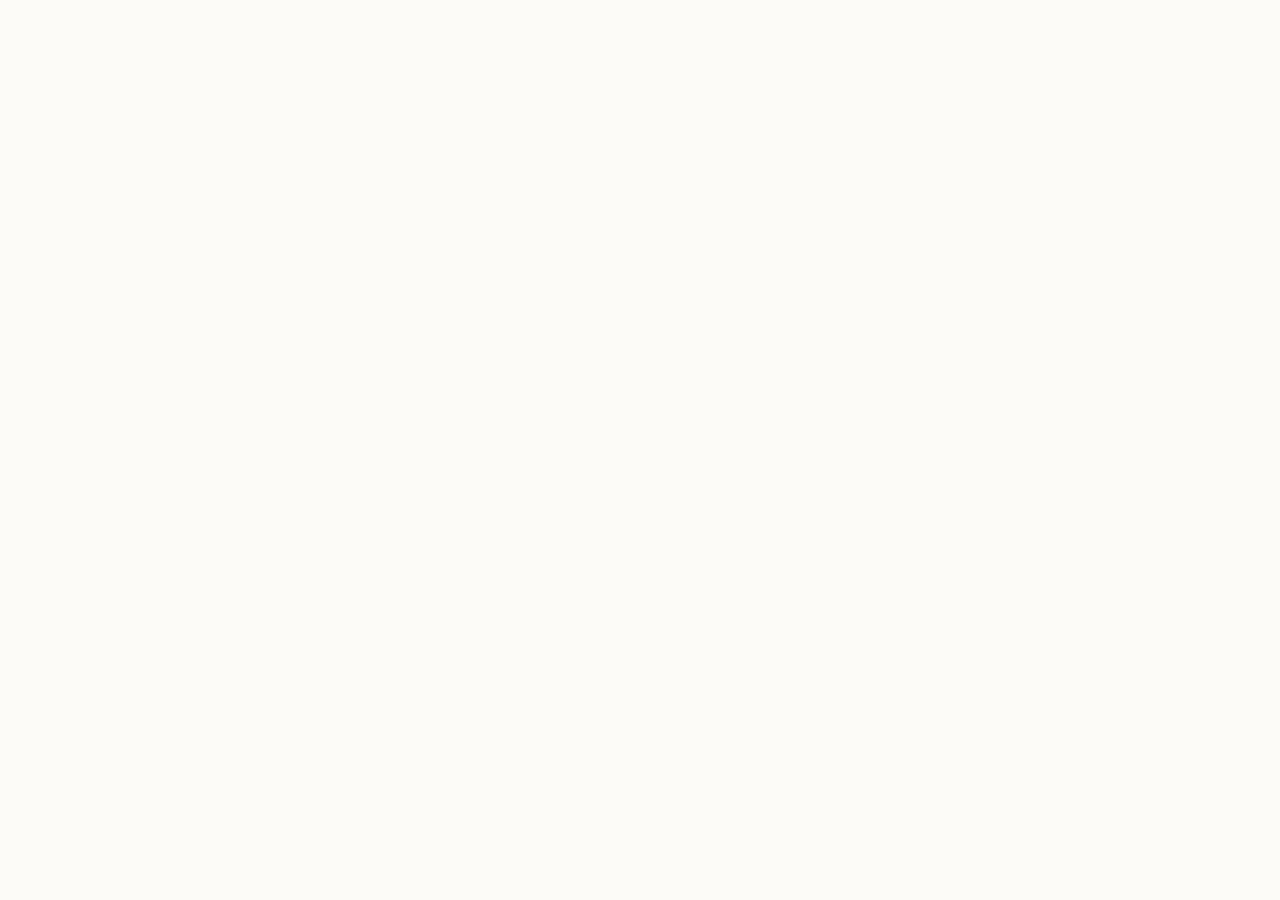
==== commit faafcb78: "Add files via upload" ====
--- a/index.html
+++ b/index.html
@@ -11,7 +11,7 @@
     <meta property="og:type" content="website" />
 
     <meta name="twitter:card" content="summary_large_image" />
-    <script type="module" crossorigin src="/assets/index-C4evclYv.js"></script>
+    <script type="module" crossorigin src="/assets/index-Cm8qA5sN.js"></script>
     <link rel="stylesheet" crossorigin href="/assets/index-B4qDPKsz.css">
   </head>
 
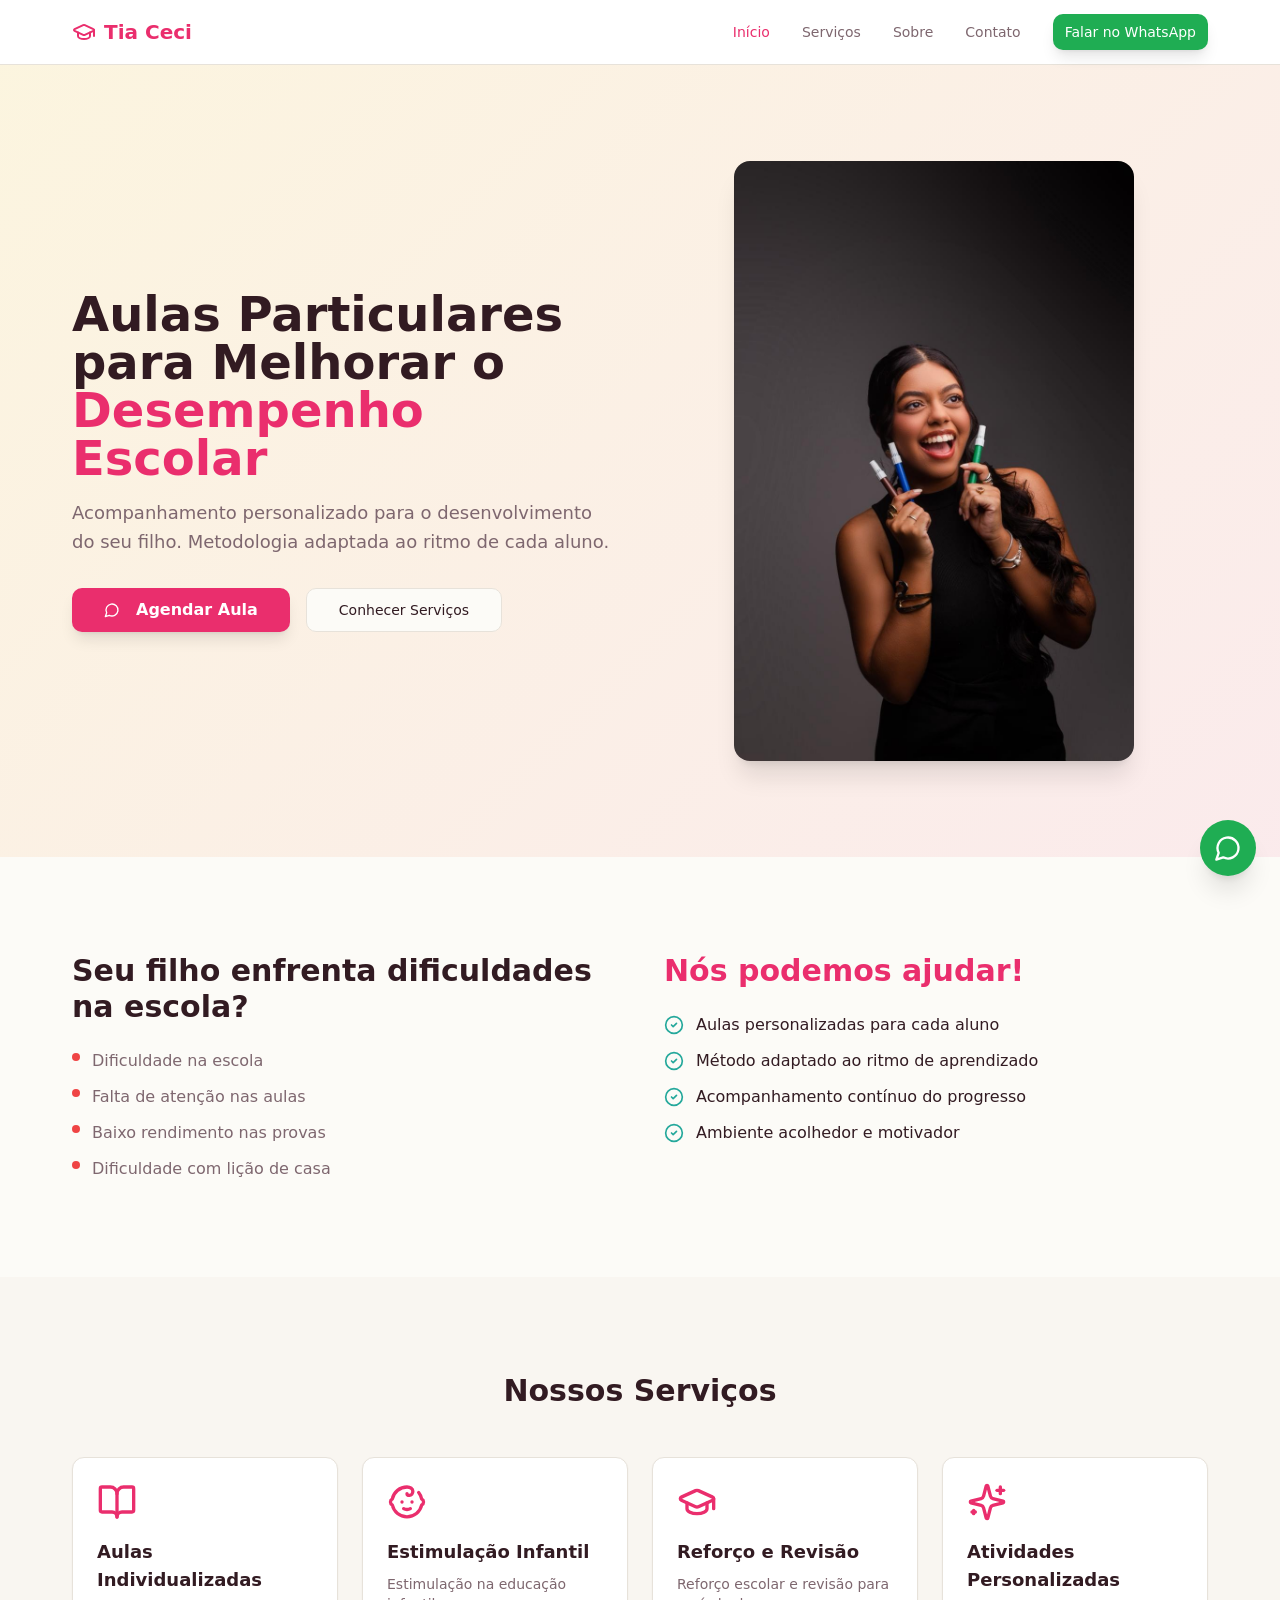
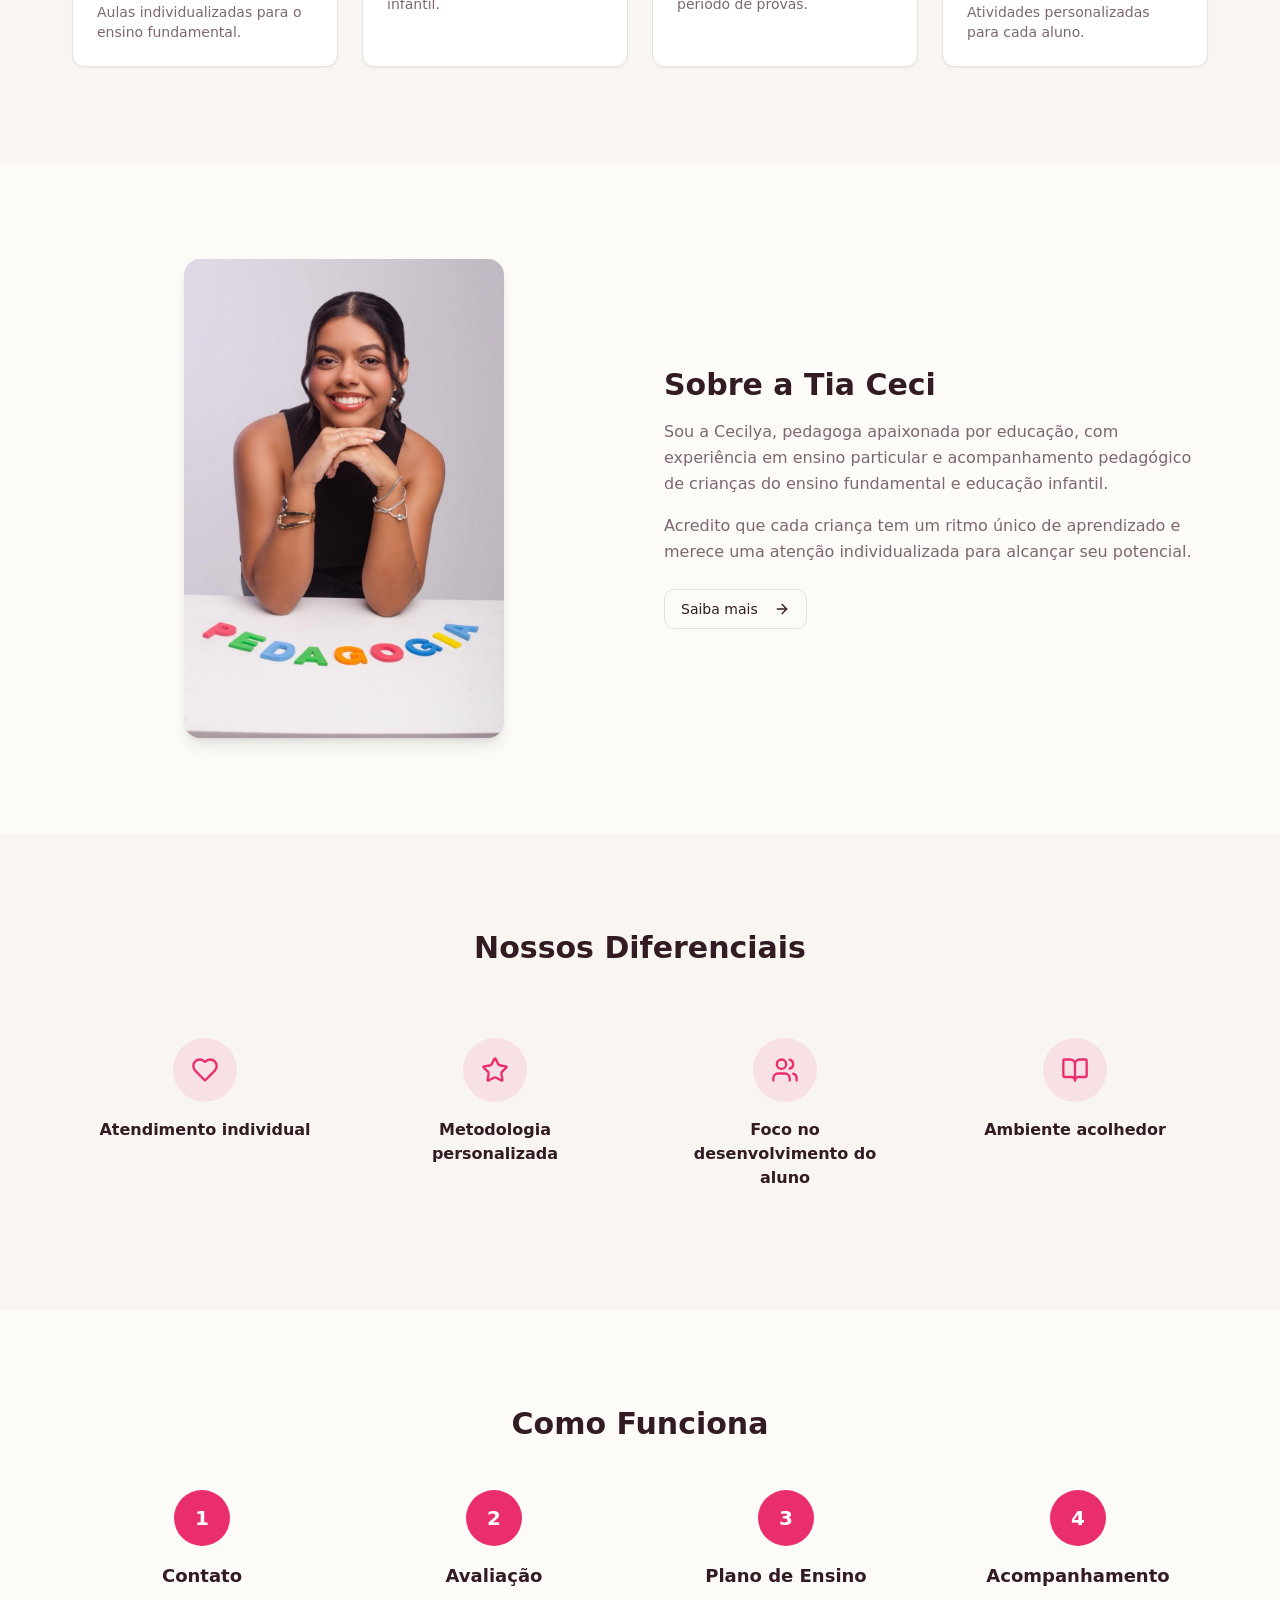
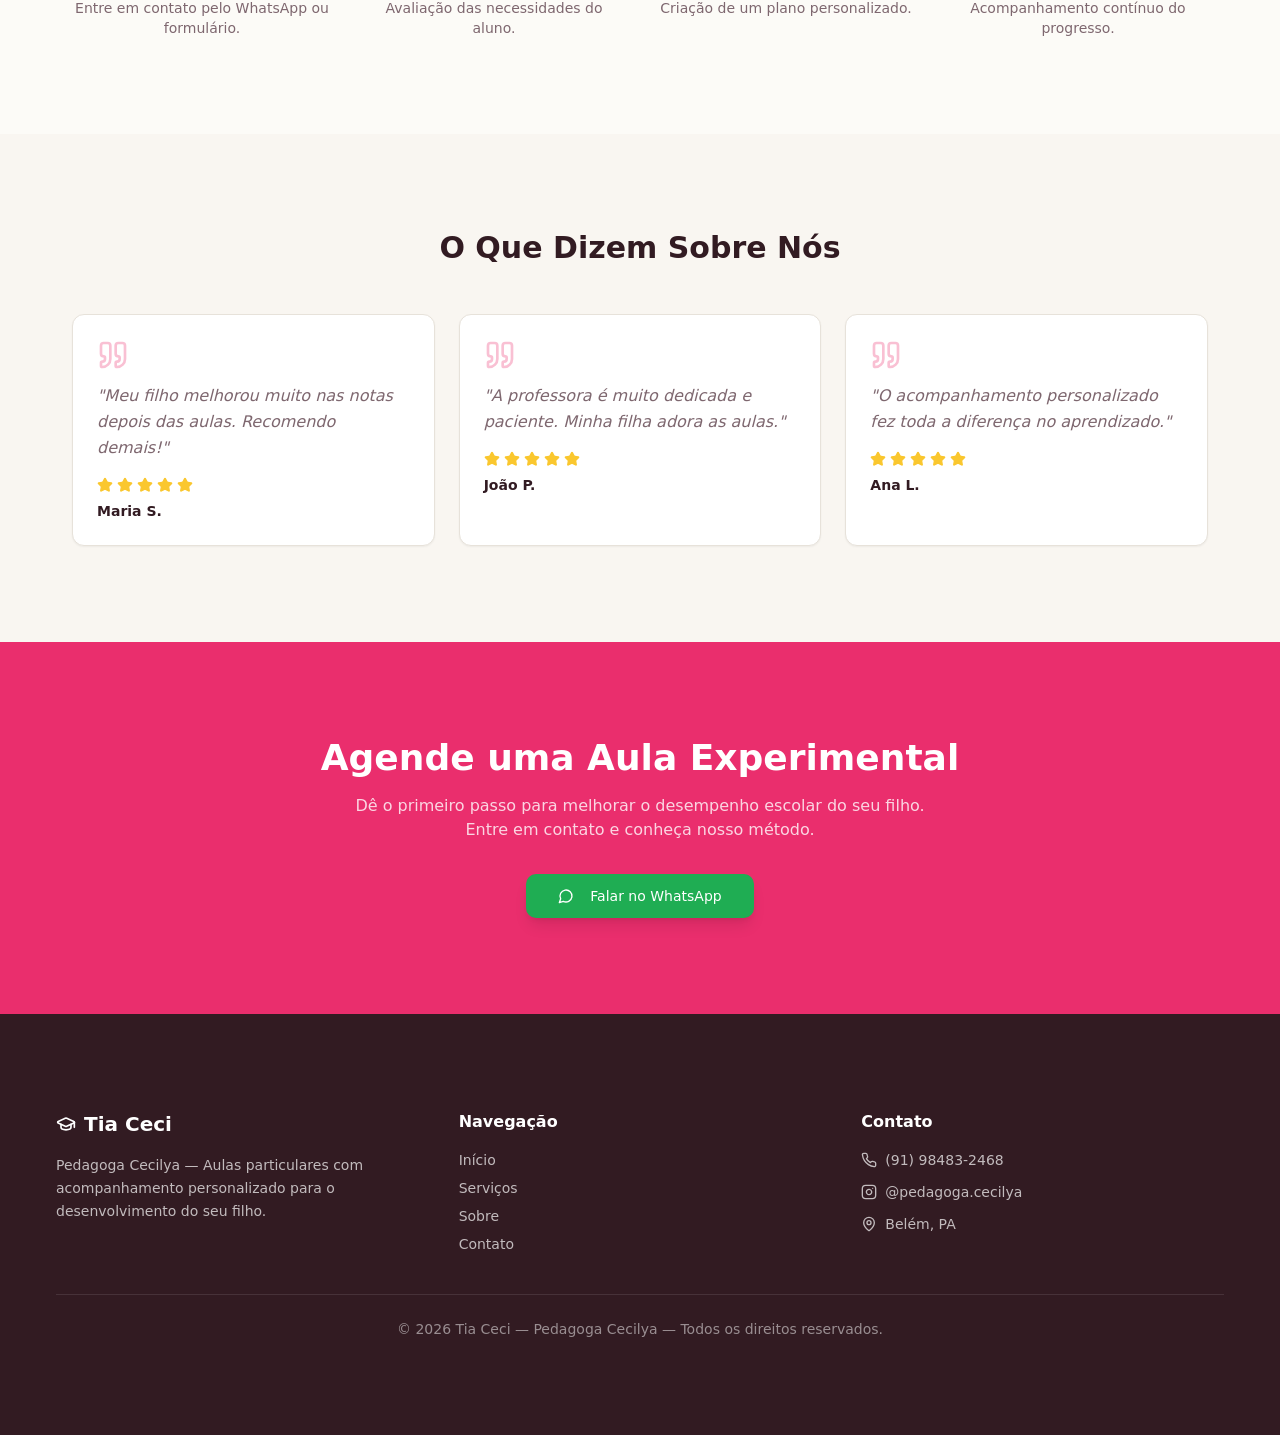
==== commit b3adf5d2: "Add files via upload" ====
--- a/index.html
+++ b/index.html
@@ -11,7 +11,7 @@
     <meta property="og:type" content="website" />
 
     <meta name="twitter:card" content="summary_large_image" />
-    <script type="module" crossorigin src="/assets/index-Cm8qA5sN.js"></script>
+    <script type="module" crossorigin src="/assets/index-xh4hfT84.js"></script>
     <link rel="stylesheet" crossorigin href="/assets/index-B4qDPKsz.css">
   </head>
 
